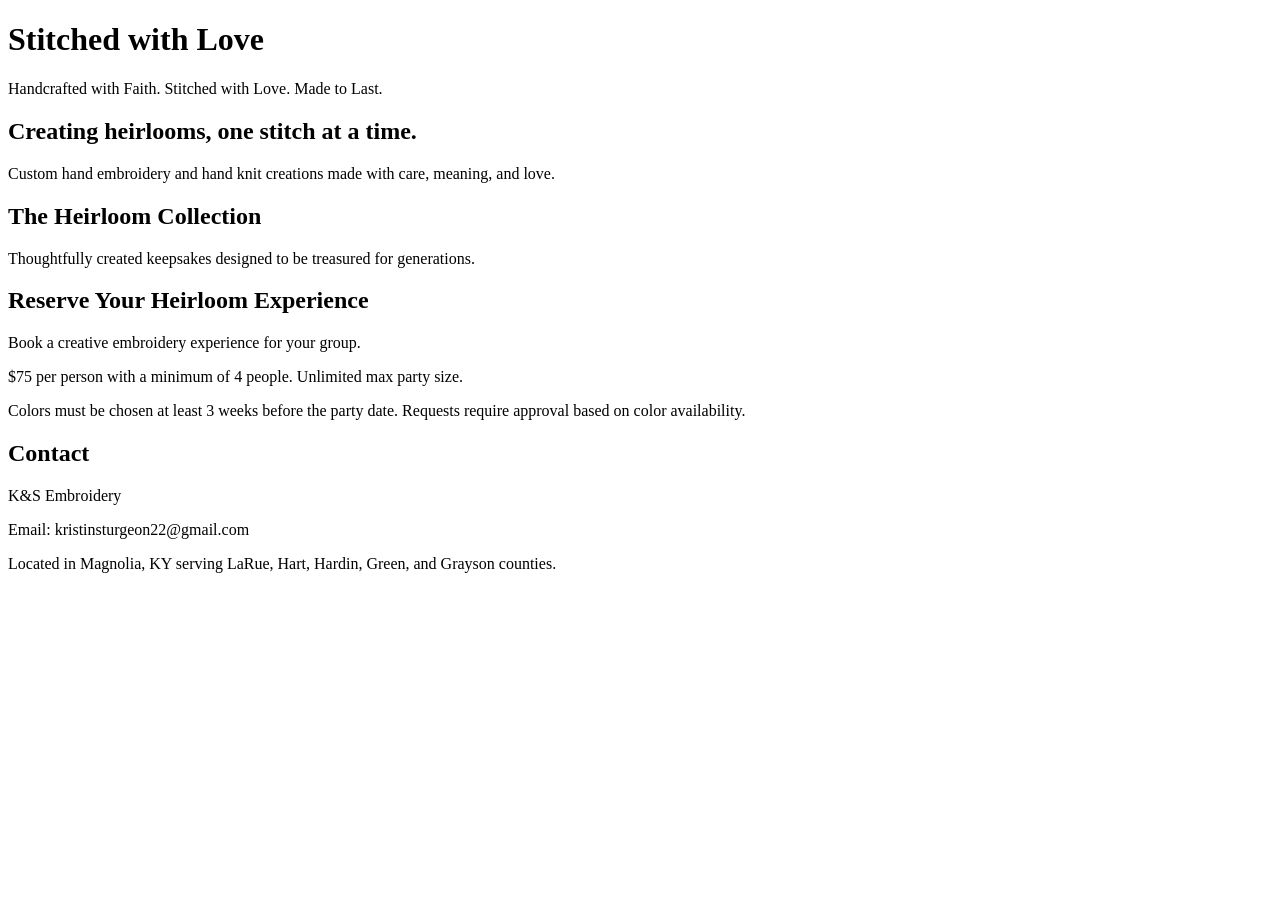
==== index.html @ 5d82d689 "Add files via upload" ====
<!DOCTYPE html>
<html lang="en">
<head>
  <meta charset="UTF-8" />
  <meta name="viewport" content="width=device-width, initial-scale=1.0" />
  <title>Stitched with Love | K&S Embroidery</title>
  <link rel="stylesheet" href="style.css" />
</head>
<body>
<header>
  <h1>Stitched with Love</h1>
  <p>Handcrafted with Faith. Stitched with Love. Made to Last.</p>
</header>

<section>
  <h2>Creating heirlooms, one stitch at a time.</h2>
  <p>Custom hand embroidery and hand knit creations made with care, meaning, and love.</p>
</section>

<section>
  <h2>The Heirloom Collection</h2>
  <p>Thoughtfully created keepsakes designed to be treasured for generations.</p>
</section>

<section>
  <h2>Reserve Your Heirloom Experience</h2>
  <p>Book a creative embroidery experience for your group.</p>
  <p>$75 per person with a minimum of 4 people. Unlimited max party size.</p>
  <p>Colors must be chosen at least 3 weeks before the party date. Requests require approval based on color availability.</p>
</section>

<section>
  <h2>Contact</h2>
  <p>K&S Embroidery</p>
  <p>Email: kristinsturgeon22@gmail.com</p>
  <p>Located in Magnolia, KY serving LaRue, Hart, Hardin, Green, and Grayson counties.</p>
</section>
</body>
</html>
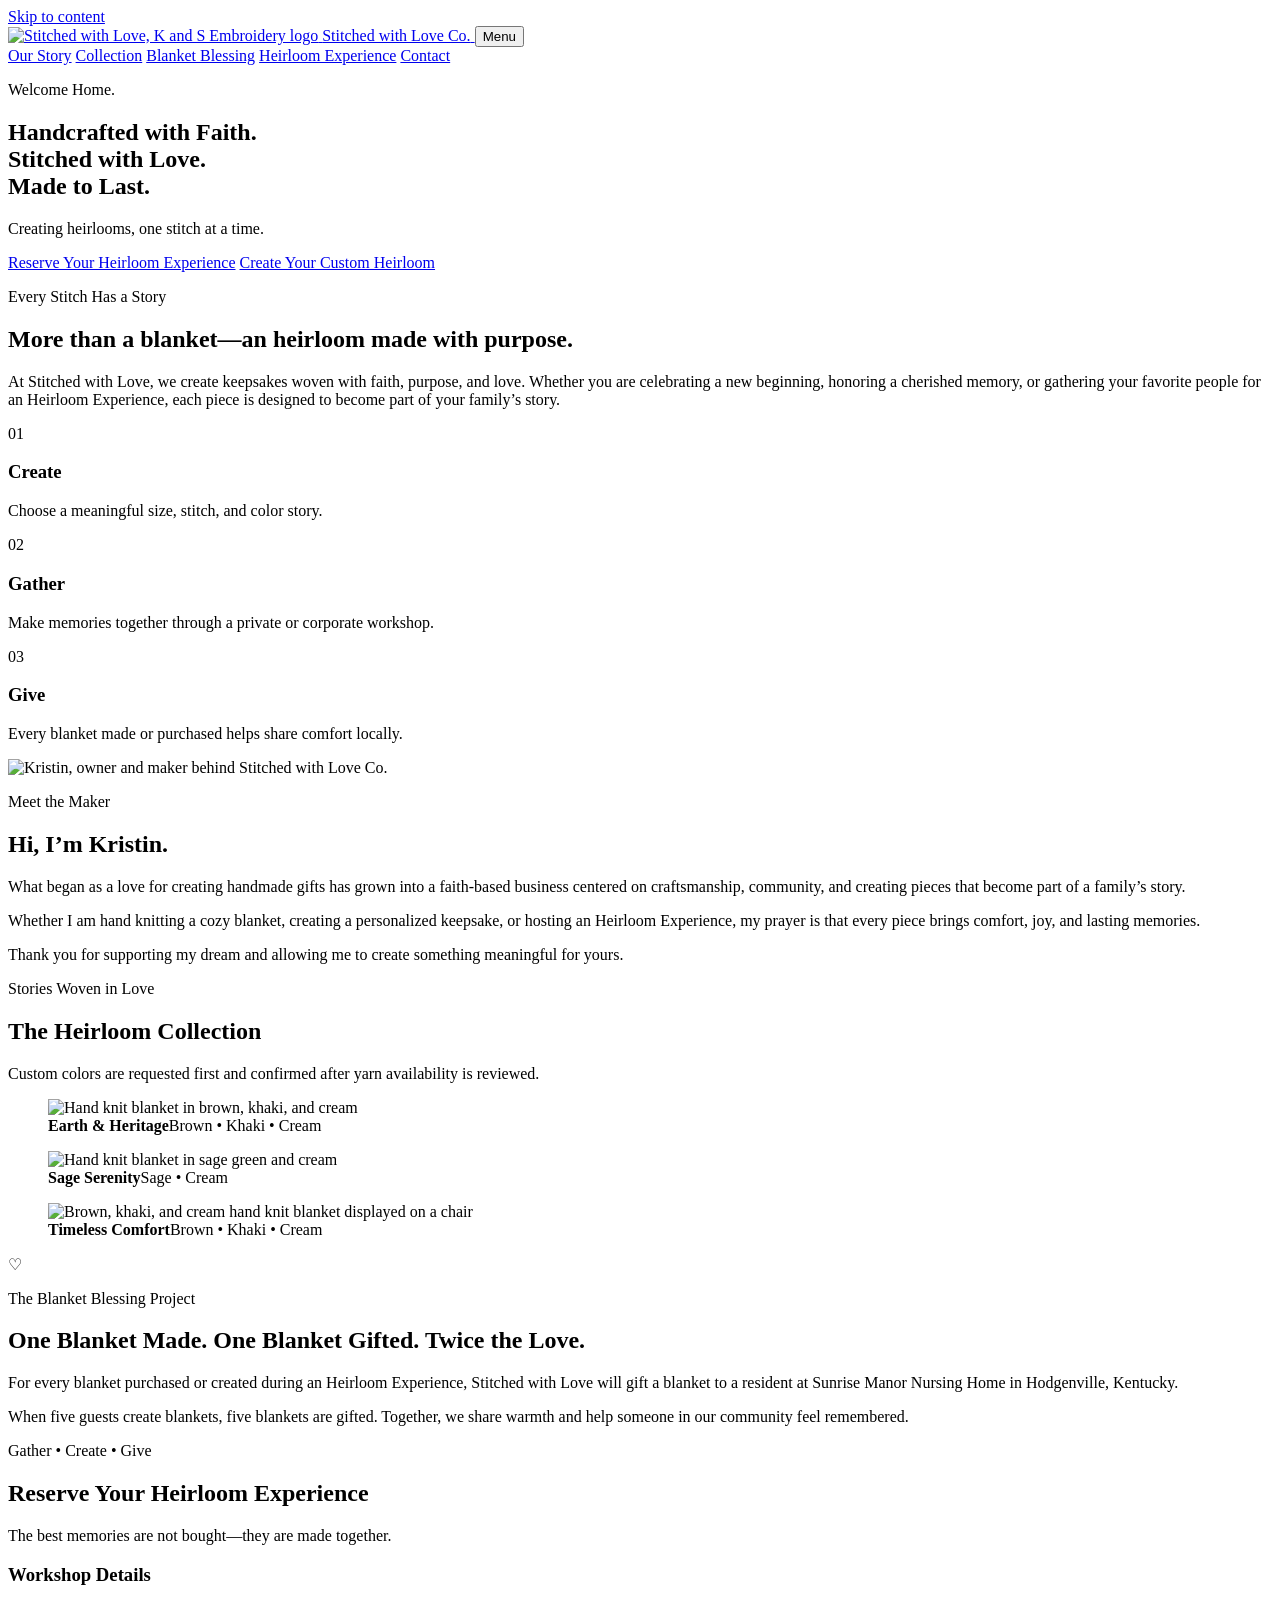
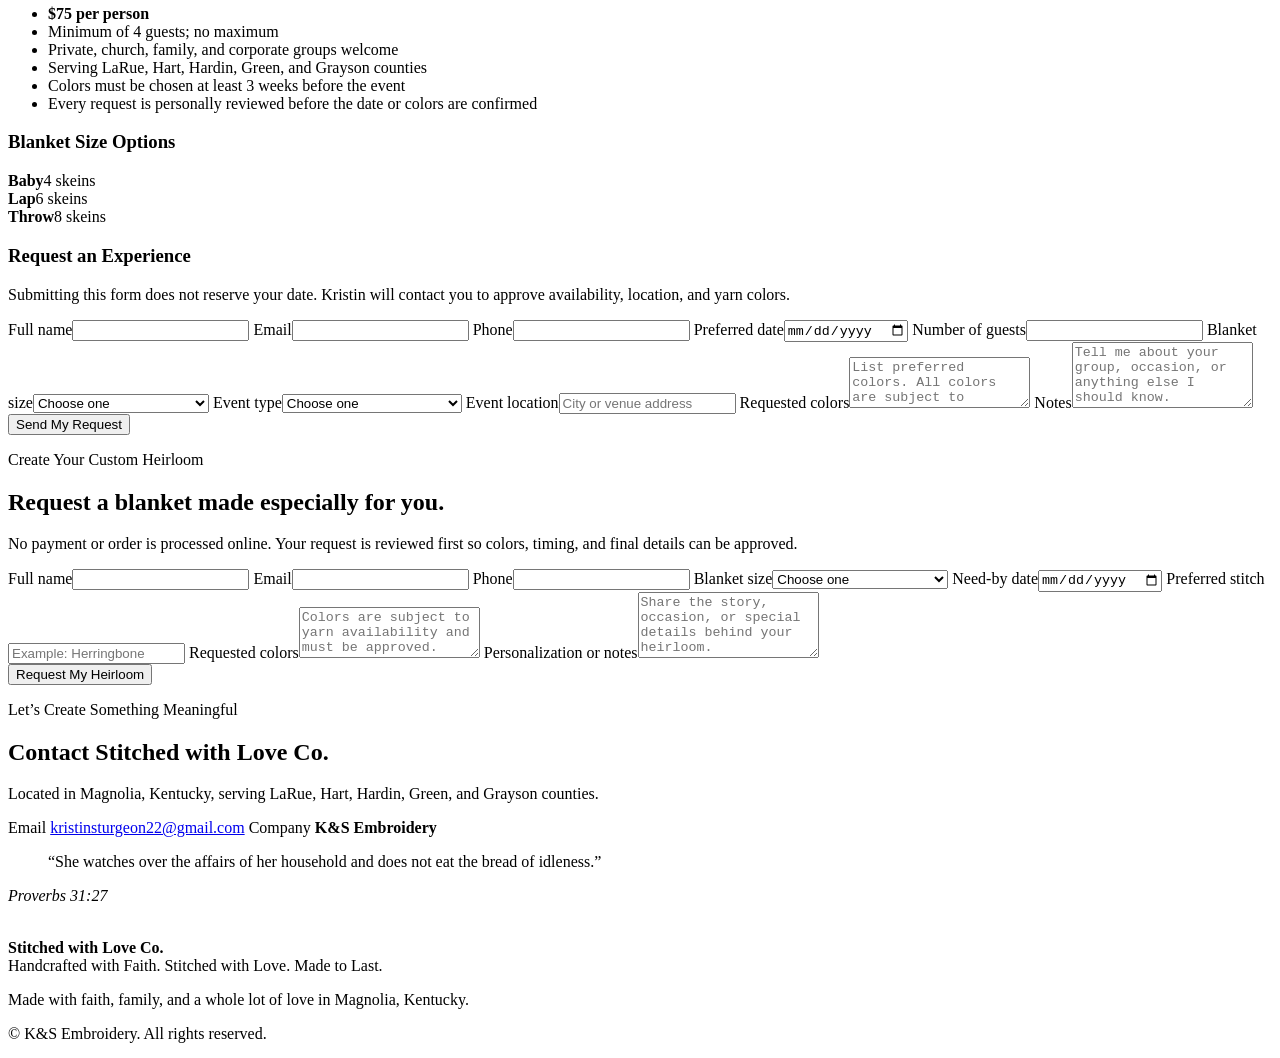
==== commit af73673f: "Add files via upload" ====
--- a/index.html
+++ b/index.html
@@ -1,39 +1,193 @@
-<!DOCTYPE html>
+<!doctype html>
 <html lang="en">
 <head>
-  <meta charset="UTF-8" />
-  <meta name="viewport" content="width=device-width, initial-scale=1.0" />
-  <title>Stitched with Love | K&S Embroidery</title>
-  <link rel="stylesheet" href="style.css" />
+  <meta charset="utf-8">
+  <meta name="viewport" content="width=device-width, initial-scale=1">
+  <meta name="description" content="Stitched with Love Co. offers handcrafted blankets, custom heirloom requests, and blanket workshops serving Magnolia, Kentucky and surrounding counties.">
+  <title>Stitched with Love Co. | Handcrafted Heirlooms</title>
+  <link rel="icon" href="assets/images/logo.png">
+  <link rel="stylesheet" href="assets/css/style.css">
 </head>
 <body>
-<header>
-  <h1>Stitched with Love</h1>
-  <p>Handcrafted with Faith. Stitched with Love. Made to Last.</p>
-</header>
+  <a class="skip-link" href="#main">Skip to content</a>
+  <header class="site-header" id="top">
+    <a class="brand" href="#top" aria-label="Stitched with Love Co. home">
+      <img src="assets/images/logo.png" alt="Stitched with Love, K and S Embroidery logo">
+      <span>Stitched with Love Co.</span>
+    </a>
+    <button class="menu-toggle" type="button" aria-expanded="false" aria-controls="site-nav">Menu</button>
+    <nav id="site-nav" class="site-nav" aria-label="Primary navigation">
+      <a href="#story">Our Story</a>
+      <a href="#collection">Collection</a>
+      <a href="#blessing">Blanket Blessing</a>
+      <a href="#experience">Heirloom Experience</a>
+      <a href="#contact">Contact</a>
+    </nav>
+  </header>
 
-<section>
-  <h2>Creating heirlooms, one stitch at a time.</h2>
-  <p>Custom hand embroidery and hand knit creations made with care, meaning, and love.</p>
-</section>
+  <main id="main">
+    <section class="hero" aria-labelledby="hero-title">
+      <div class="hero-overlay"></div>
+      <div class="hero-content reveal">
+        <p class="eyebrow">Welcome Home.</p>
+        <h1 id="hero-title">Handcrafted with Faith.<br>Stitched with Love.<br>Made to Last.</h1>
+        <p>Creating heirlooms, one stitch at a time.</p>
+        <div class="hero-actions">
+          <a class="button button-primary" href="#experience">Reserve Your Heirloom Experience</a>
+          <a class="button button-secondary" href="#custom-request">Create Your Custom Heirloom</a>
+        </div>
+      </div>
+    </section>
 
-<section>
-  <h2>The Heirloom Collection</h2>
-  <p>Thoughtfully created keepsakes designed to be treasured for generations.</p>
-</section>
+    <section class="intro section reveal" id="story">
+      <div class="section-heading">
+        <p class="eyebrow">Every Stitch Has a Story</p>
+        <h2>More than a blanket—an heirloom made with purpose.</h2>
+      </div>
+      <p class="lead">At Stitched with Love, we create keepsakes woven with faith, purpose, and love. Whether you are celebrating a new beginning, honoring a cherished memory, or gathering your favorite people for an Heirloom Experience, each piece is designed to become part of your family’s story.</p>
+      <div class="values-grid">
+        <article><span>01</span><h3>Create</h3><p>Choose a meaningful size, stitch, and color story.</p></article>
+        <article><span>02</span><h3>Gather</h3><p>Make memories together through a private or corporate workshop.</p></article>
+        <article><span>03</span><h3>Give</h3><p>Every blanket made or purchased helps share comfort locally.</p></article>
+      </div>
+    </section>
 
-<section>
-  <h2>Reserve Your Heirloom Experience</h2>
-  <p>Book a creative embroidery experience for your group.</p>
-  <p>$75 per person with a minimum of 4 people. Unlimited max party size.</p>
-  <p>Colors must be chosen at least 3 weeks before the party date. Requests require approval based on color availability.</p>
-</section>
+    <section class="maker section section-soft reveal">
+      <div class="maker-photo-wrap"><img class="maker-photo" src="assets/images/kristin.jpg" alt="Kristin, owner and maker behind Stitched with Love Co."></div>
+      <div class="maker-copy">
+        <p class="eyebrow">Meet the Maker</p>
+        <h2>Hi, I’m Kristin.</h2>
+        <p>What began as a love for creating handmade gifts has grown into a faith-based business centered on craftsmanship, community, and creating pieces that become part of a family’s story.</p>
+        <p>Whether I am hand knitting a cozy blanket, creating a personalized keepsake, or hosting an Heirloom Experience, my prayer is that every piece brings comfort, joy, and lasting memories.</p>
+        <p class="signature">Thank you for supporting my dream and allowing me to create something meaningful for yours.</p>
+      </div>
+    </section>
 
-<section>
-  <h2>Contact</h2>
-  <p>K&S Embroidery</p>
-  <p>Email: kristinsturgeon22@gmail.com</p>
-  <p>Located in Magnolia, KY serving LaRue, Hart, Hardin, Green, and Grayson counties.</p>
-</section>
+    <section class="collection section reveal" id="collection">
+      <div class="section-heading">
+        <p class="eyebrow">Stories Woven in Love</p>
+        <h2>The Heirloom Collection</h2>
+        <p>Custom colors are requested first and confirmed after yarn availability is reviewed.</p>
+      </div>
+      <div class="gallery-grid">
+        <figure class="gallery-card gallery-card-large">
+          <img src="assets/images/brown-khaki-cream.jpg" alt="Hand knit blanket in brown, khaki, and cream">
+          <figcaption><strong>Earth &amp; Heritage</strong><span>Brown • Khaki • Cream</span></figcaption>
+        </figure>
+        <figure class="gallery-card">
+          <img src="assets/images/sage-cream.jpg" alt="Hand knit blanket in sage green and cream">
+          <figcaption><strong>Sage Serenity</strong><span>Sage • Cream</span></figcaption>
+        </figure>
+        <figure class="gallery-card">
+          <img src="assets/images/brown-khaki-cream-gallery.jpg" alt="Brown, khaki, and cream hand knit blanket displayed on a chair">
+          <figcaption><strong>Timeless Comfort</strong><span>Brown • Khaki • Cream</span></figcaption>
+        </figure>
+      </div>
+    </section>
+
+    <section class="blessing section section-navy reveal" id="blessing">
+      <div class="blessing-mark">♡</div>
+      <p class="eyebrow">The Blanket Blessing Project</p>
+      <h2>One Blanket Made. One Blanket Gifted. Twice the Love.</h2>
+      <p>For every blanket purchased or created during an Heirloom Experience, Stitched with Love will gift a blanket to a resident at Sunrise Manor Nursing Home in Hodgenville, Kentucky.</p>
+      <p>When five guests create blankets, five blankets are gifted. Together, we share warmth and help someone in our community feel remembered.</p>
+    </section>
+
+    <section class="experience section reveal" id="experience">
+      <div class="section-heading">
+        <p class="eyebrow">Gather • Create • Give</p>
+        <h2>Reserve Your Heirloom Experience</h2>
+        <p>The best memories are not bought—they are made together.</p>
+      </div>
+      <div class="experience-layout">
+        <div class="details-card">
+          <h3>Workshop Details</h3>
+          <ul>
+            <li><strong>$75 per person</strong></li>
+            <li>Minimum of 4 guests; no maximum</li>
+            <li>Private, church, family, and corporate groups welcome</li>
+            <li>Serving LaRue, Hart, Hardin, Green, and Grayson counties</li>
+            <li>Colors must be chosen at least 3 weeks before the event</li>
+            <li>Every request is personally reviewed before the date or colors are confirmed</li>
+          </ul>
+          <h3>Blanket Size Options</h3>
+          <div class="size-options">
+            <div><strong>Baby</strong><span>4 skeins</span></div>
+            <div><strong>Lap</strong><span>6 skeins</span></div>
+            <div><strong>Throw</strong><span>8 skeins</span></div>
+          </div>
+        </div>
+
+        <form class="request-form" id="party-form" data-form-type="Heirloom Experience Request">
+          <h3>Request an Experience</h3>
+          <p class="form-note">Submitting this form does not reserve your date. Kristin will contact you to approve availability, location, and yarn colors.</p>
+          <div class="form-grid">
+            <label>Full name<input name="name" required autocomplete="name"></label>
+            <label>Email<input name="email" type="email" required autocomplete="email"></label>
+            <label>Phone<input name="phone" type="tel" required autocomplete="tel"></label>
+            <label>Preferred date<input name="preferred_date" type="date" required></label>
+            <label>Number of guests<input name="guests" type="number" min="4" required></label>
+            <label>Blanket size<select name="blanket_size" required><option value="">Choose one</option><option>Baby blanket — 4 skeins</option><option>Lap blanket — 6 skeins</option><option>Throw blanket — 8 skeins</option></select></label>
+            <label class="full">Event type<select name="event_type" required><option value="">Choose one</option><option>Friends or family gathering</option><option>Church group</option><option>Corporate team building</option><option>Birthday or celebration</option><option>Other</option></select></label>
+            <label class="full">Event location<input name="location" placeholder="City or venue address" required></label>
+            <label class="full">Requested colors<textarea name="colors" rows="3" placeholder="List preferred colors. All colors are subject to availability."></textarea></label>
+            <label class="full">Notes<textarea name="notes" rows="4" placeholder="Tell me about your group, occasion, or anything else I should know."></textarea></label>
+          </div>
+          <button class="button button-primary" type="submit">Send My Request</button>
+          <p class="form-status" role="status" aria-live="polite"></p>
+        </form>
+      </div>
+    </section>
+
+    <section class="custom section section-soft reveal" id="custom-request">
+      <div class="section-heading">
+        <p class="eyebrow">Create Your Custom Heirloom</p>
+        <h2>Request a blanket made especially for you.</h2>
+        <p>No payment or order is processed online. Your request is reviewed first so colors, timing, and final details can be approved.</p>
+      </div>
+      <form class="request-form request-form-wide" id="blanket-form" data-form-type="Custom Blanket Request">
+        <div class="form-grid">
+          <label>Full name<input name="name" required autocomplete="name"></label>
+          <label>Email<input name="email" type="email" required autocomplete="email"></label>
+          <label>Phone<input name="phone" type="tel" required autocomplete="tel"></label>
+          <label>Blanket size<select name="blanket_size" required><option value="">Choose one</option><option>Baby blanket — 4 skeins</option><option>Lap blanket — 6 skeins</option><option>Throw blanket — 8 skeins</option></select></label>
+          <label>Need-by date<input name="need_by" type="date"></label>
+          <label>Preferred stitch<input name="stitch" placeholder="Example: Herringbone"></label>
+          <label class="full">Requested colors<textarea name="colors" rows="3" required placeholder="Colors are subject to yarn availability and must be approved."></textarea></label>
+          <label class="full">Personalization or notes<textarea name="notes" rows="4" placeholder="Share the story, occasion, or special details behind your heirloom."></textarea></label>
+        </div>
+        <button class="button button-primary" type="submit">Request My Heirloom</button>
+        <p class="form-status" role="status" aria-live="polite"></p>
+      </form>
+    </section>
+
+    <section class="contact section reveal" id="contact">
+      <div>
+        <p class="eyebrow">Let’s Create Something Meaningful</p>
+        <h2>Contact Stitched with Love Co.</h2>
+        <p>Located in Magnolia, Kentucky, serving LaRue, Hart, Hardin, Green, and Grayson counties.</p>
+      </div>
+      <div class="contact-card">
+        <span>Email</span>
+        <a href="mailto:kristinsturgeon22@gmail.com">kristinsturgeon22@gmail.com</a>
+        <span>Company</span>
+        <strong>K&amp;S Embroidery</strong>
+      </div>
+    </section>
+
+    <section class="verse section section-blush reveal">
+      <blockquote>“She watches over the affairs of her household and does not eat the bread of idleness.”</blockquote>
+      <cite>Proverbs 31:27</cite>
+    </section>
+  </main>
+
+  <footer class="site-footer">
+    <img src="assets/images/logo.png" alt="" aria-hidden="true">
+    <p><strong>Stitched with Love Co.</strong><br>Handcrafted with Faith. Stitched with Love. Made to Last.</p>
+    <p>Made with faith, family, and a whole lot of love in Magnolia, Kentucky.</p>
+    <p class="copyright">© <span id="year"></span> K&amp;S Embroidery. All rights reserved.</p>
+  </footer>
+
+  <script src="assets/js/script.js"></script>
 </body>
 </html>
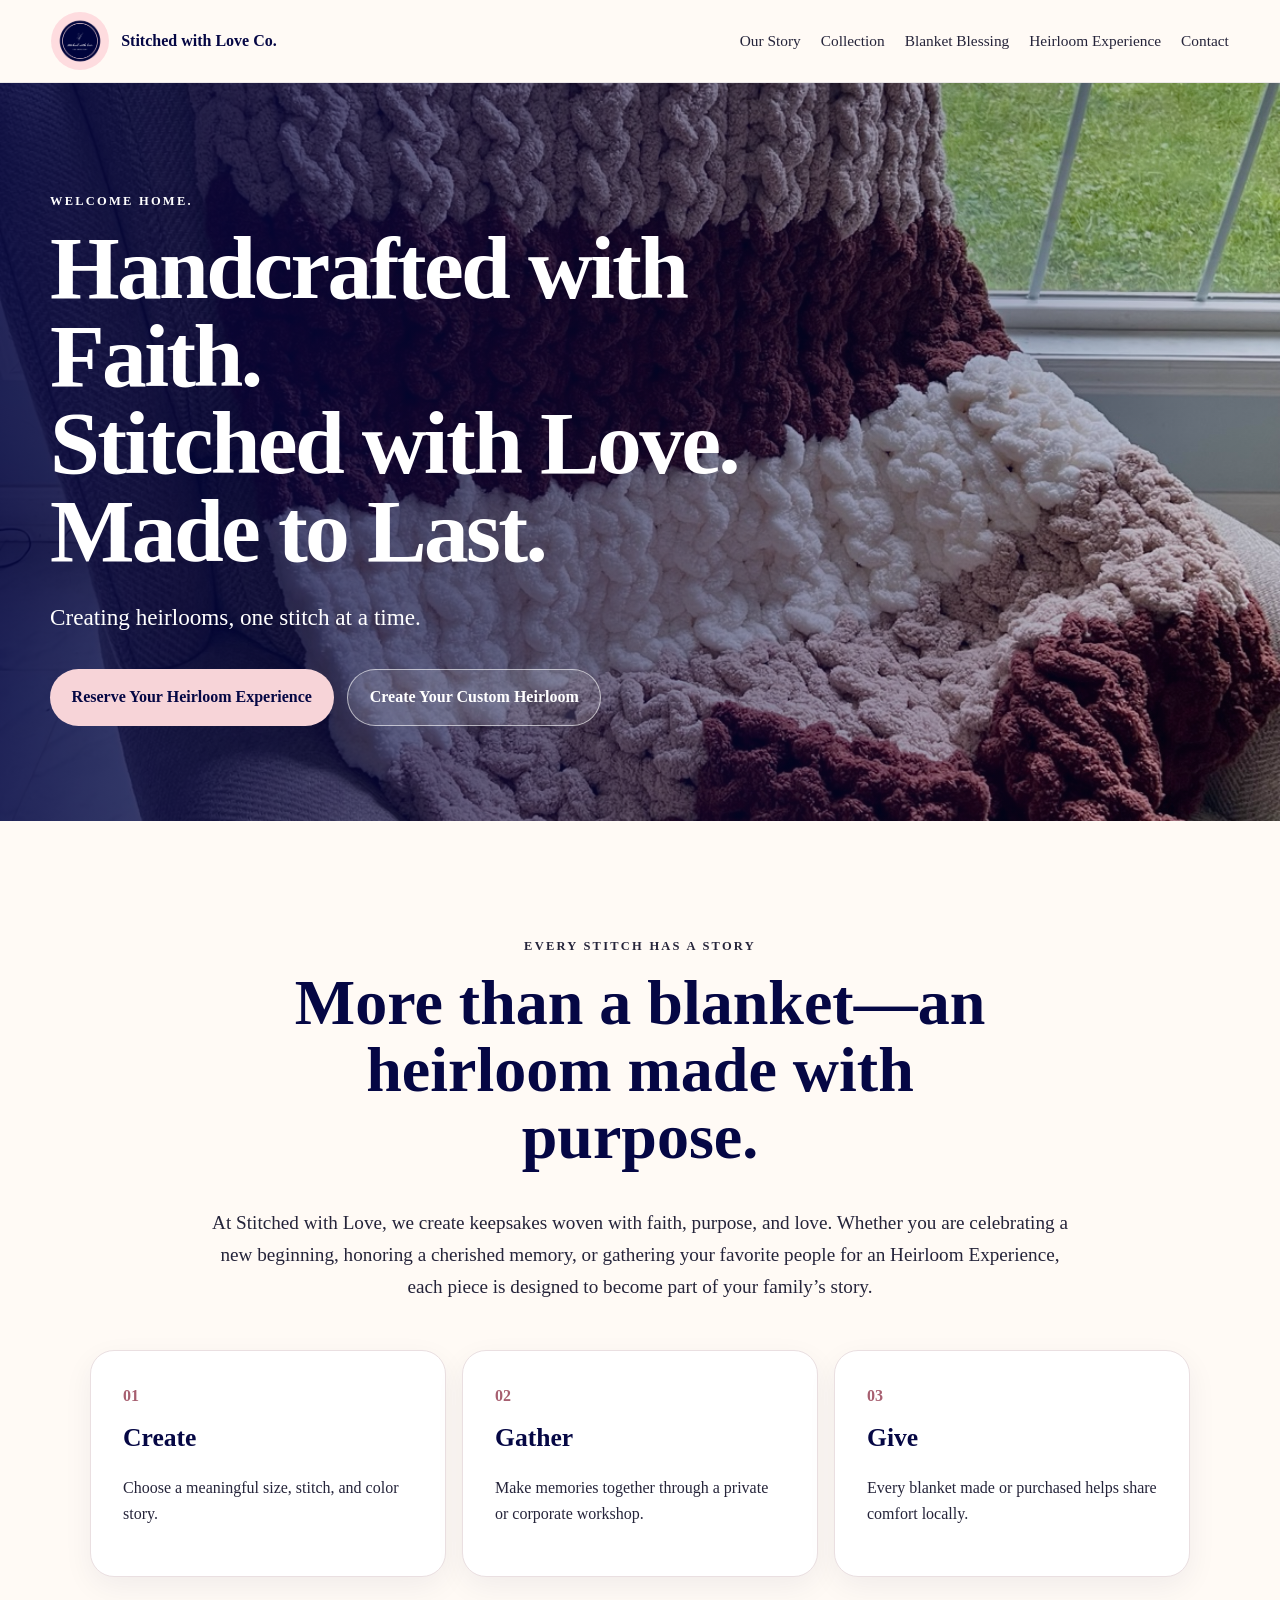
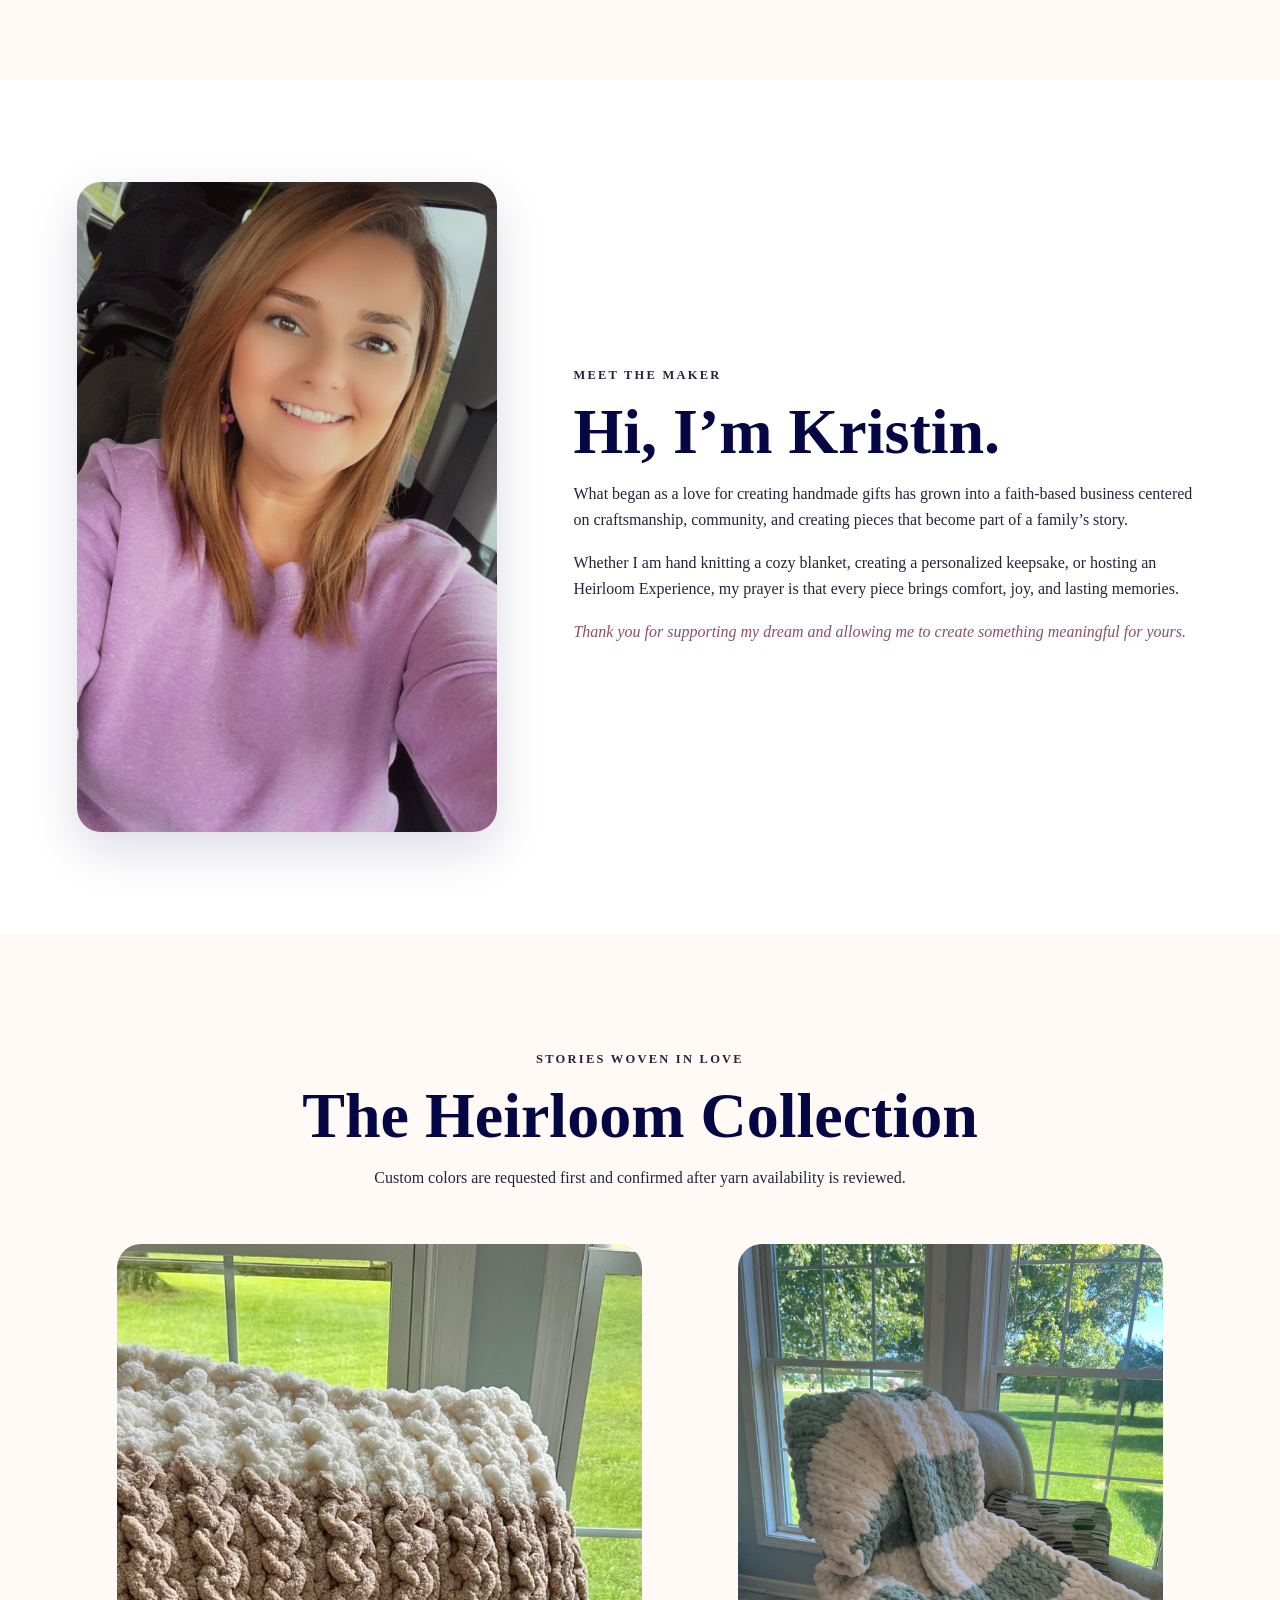
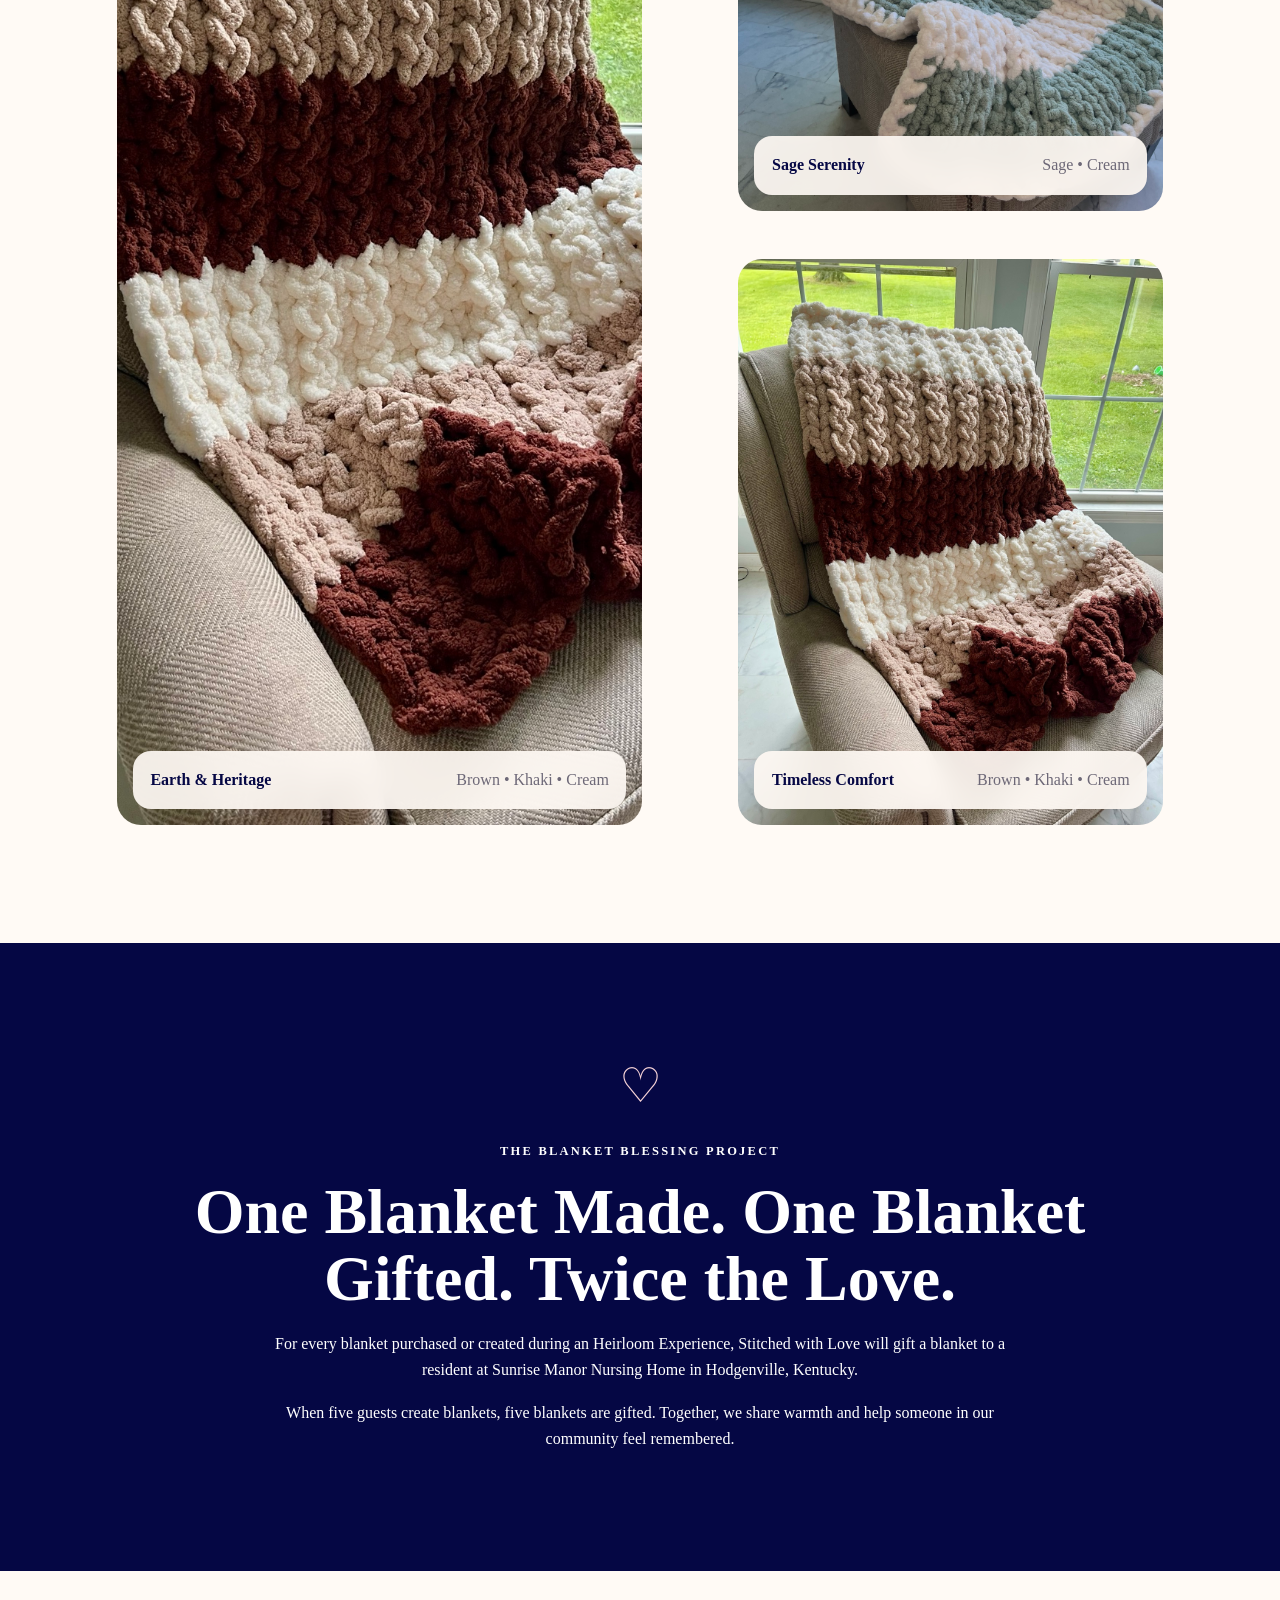
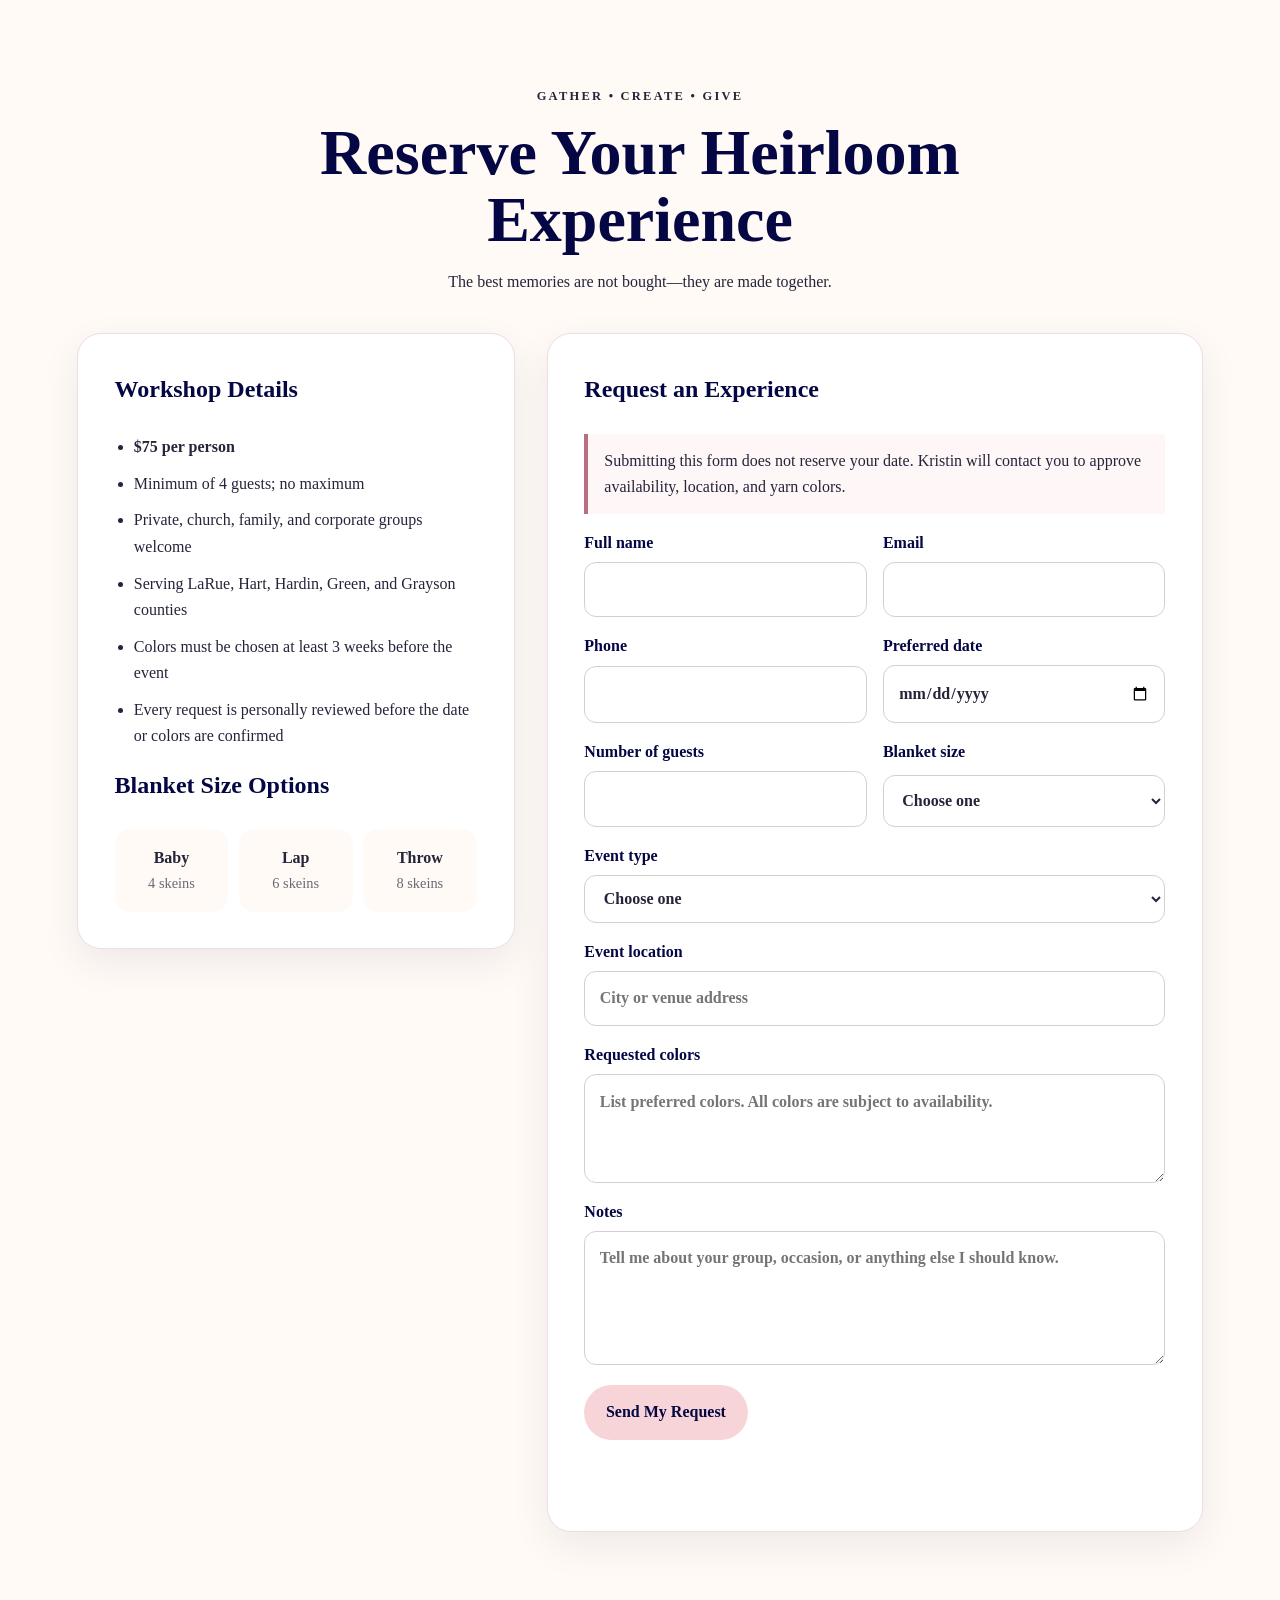
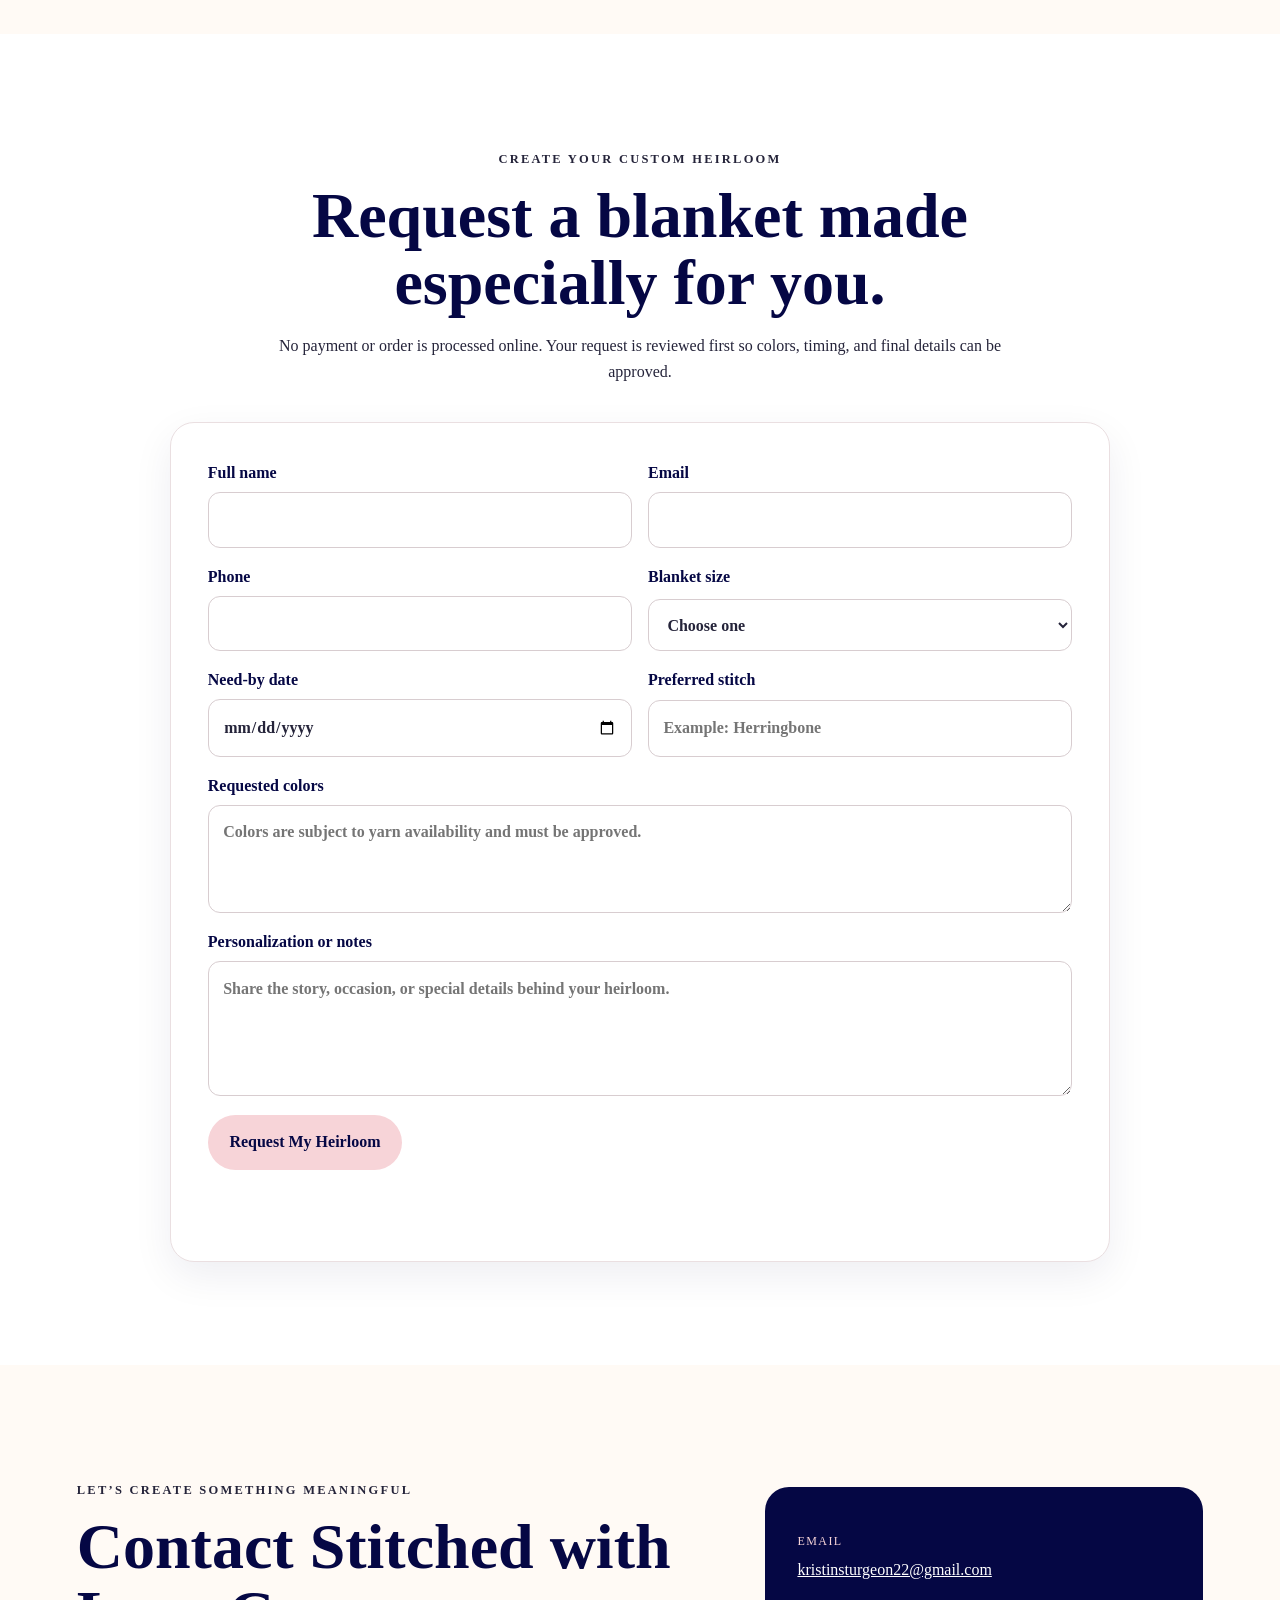
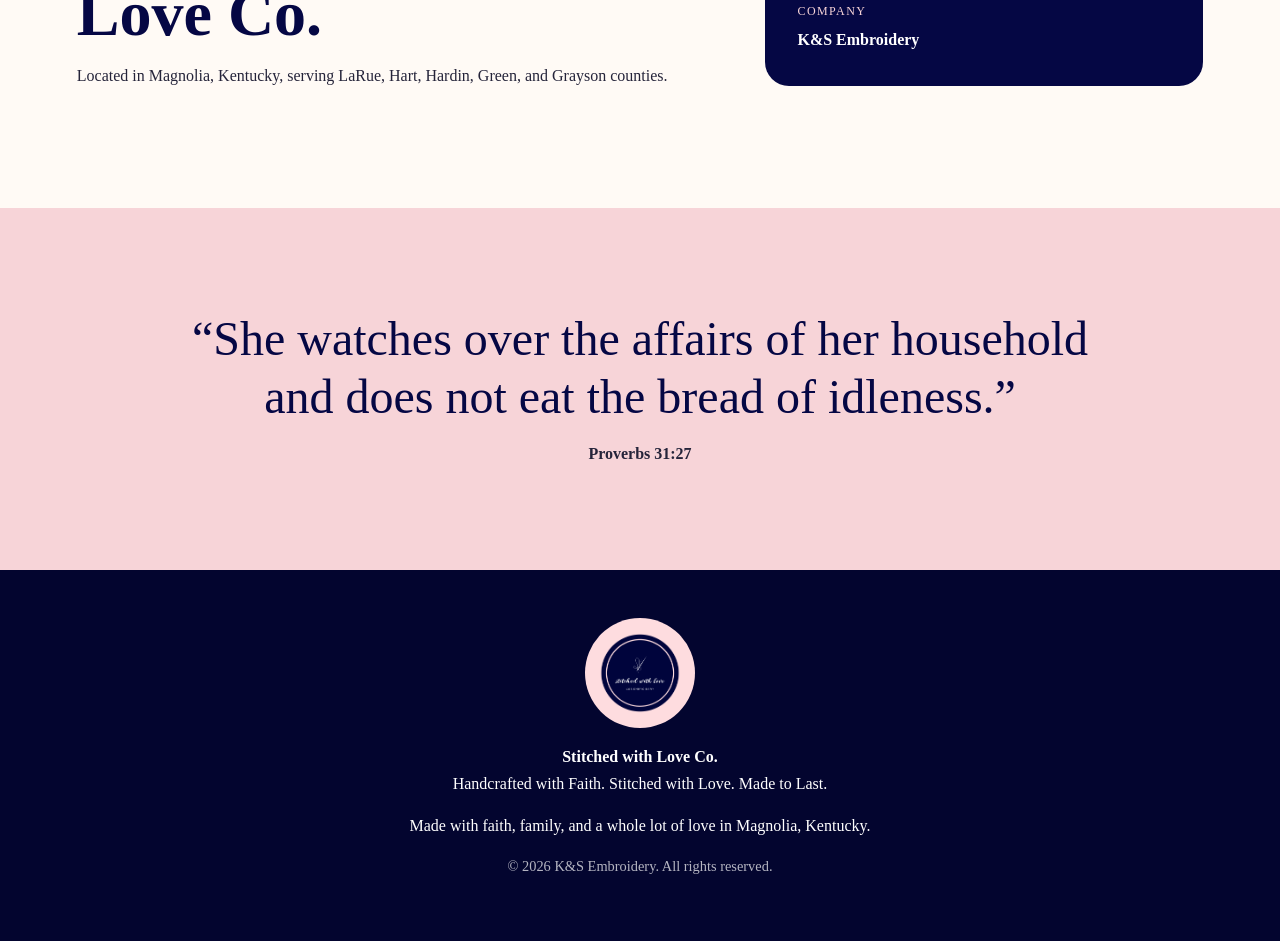
==== commit 2e754dbf: "Add files via upload" ====
--- a/index.html
+++ b/index.html
@@ -5,14 +5,14 @@
   <meta name="viewport" content="width=device-width, initial-scale=1">
   <meta name="description" content="Stitched with Love Co. offers handcrafted blankets, custom heirloom requests, and blanket workshops serving Magnolia, Kentucky and surrounding counties.">
   <title>Stitched with Love Co. | Handcrafted Heirlooms</title>
-  <link rel="icon" href="assets/images/logo.png">
-  <link rel="stylesheet" href="assets/css/style.css">
+  <link rel="icon" href="logo.png">
+  <link rel="stylesheet" href="style.css">
 </head>
 <body>
   <a class="skip-link" href="#main">Skip to content</a>
   <header class="site-header" id="top">
     <a class="brand" href="#top" aria-label="Stitched with Love Co. home">
-      <img src="assets/images/logo.png" alt="Stitched with Love, K and S Embroidery logo">
+      <img src="logo.png" alt="Stitched with Love, K and S Embroidery logo">
       <span>Stitched with Love Co.</span>
     </a>
     <button class="menu-toggle" type="button" aria-expanded="false" aria-controls="site-nav">Menu</button>
@@ -53,7 +53,7 @@
     </section>
 
     <section class="maker section section-soft reveal">
-      <div class="maker-photo-wrap"><img class="maker-photo" src="assets/images/kristin.jpg" alt="Kristin, owner and maker behind Stitched with Love Co."></div>
+      <div class="maker-photo-wrap"><img class="maker-photo" src="kristin.jpg" alt="Kristin, owner and maker behind Stitched with Love Co."></div>
       <div class="maker-copy">
         <p class="eyebrow">Meet the Maker</p>
         <h2>Hi, I’m Kristin.</h2>
@@ -71,15 +71,15 @@
       </div>
       <div class="gallery-grid">
         <figure class="gallery-card gallery-card-large">
-          <img src="assets/images/brown-khaki-cream.jpg" alt="Hand knit blanket in brown, khaki, and cream">
+          <img src="brown-khaki-cream.jpg" alt="Hand knit blanket in brown, khaki, and cream">
           <figcaption><strong>Earth &amp; Heritage</strong><span>Brown • Khaki • Cream</span></figcaption>
         </figure>
         <figure class="gallery-card">
-          <img src="assets/images/sage-cream.jpg" alt="Hand knit blanket in sage green and cream">
+          <img src="sage-cream.jpg" alt="Hand knit blanket in sage green and cream">
           <figcaption><strong>Sage Serenity</strong><span>Sage • Cream</span></figcaption>
         </figure>
         <figure class="gallery-card">
-          <img src="assets/images/brown-khaki-cream-gallery.jpg" alt="Brown, khaki, and cream hand knit blanket displayed on a chair">
+          <img src="brown-khaki-cream-gallery.jpg" alt="Brown, khaki, and cream hand knit blanket displayed on a chair">
           <figcaption><strong>Timeless Comfort</strong><span>Brown • Khaki • Cream</span></figcaption>
         </figure>
       </div>
@@ -182,12 +182,12 @@
   </main>
 
   <footer class="site-footer">
-    <img src="assets/images/logo.png" alt="" aria-hidden="true">
+    <img src="logo.png" alt="" aria-hidden="true">
     <p><strong>Stitched with Love Co.</strong><br>Handcrafted with Faith. Stitched with Love. Made to Last.</p>
     <p>Made with faith, family, and a whole lot of love in Magnolia, Kentucky.</p>
     <p class="copyright">© <span id="year"></span> K&amp;S Embroidery. All rights reserved.</p>
   </footer>
 
-  <script src="assets/js/script.js"></script>
+  <script src="script.js"></script>
 </body>
 </html>
--- a/style.css
+++ b/style.css
@@ -0,0 +1,5 @@
+:root{--navy:#050744;--navy2:#11155d;--blush:#f7d4d8;--cream:#fffaf5;--white:#fff;--ink:#25243a;--muted:#6d6877;--line:#eadfe1;--shadow:0 18px 50px rgba(5,7,68,.14);--radius:24px}
+*{box-sizing:border-box}html{scroll-behavior:smooth}body{margin:0;font-family:Georgia,'Times New Roman',serif;color:var(--ink);background:var(--cream);line-height:1.65}img{max-width:100%;display:block}a{color:inherit}.skip-link{position:absolute;left:-9999px;top:auto}.skip-link:focus{left:1rem;top:1rem;background:#fff;padding:.6rem 1rem;z-index:999}.site-header{position:sticky;top:0;z-index:30;display:flex;align-items:center;justify-content:space-between;padding:.75rem clamp(1rem,4vw,4rem);background:rgba(255,250,245,.94);backdrop-filter:blur(12px);border-bottom:1px solid rgba(5,7,68,.08)}.brand{display:flex;align-items:center;gap:.75rem;text-decoration:none;font-weight:700;color:var(--navy)}.brand img{width:58px;height:58px;border-radius:50%;object-fit:cover}.site-nav{display:flex;gap:1.25rem}.site-nav a{text-decoration:none;font-size:.96rem}.site-nav a:hover{color:#9a5968}.menu-toggle{display:none;border:1px solid var(--navy);background:transparent;border-radius:999px;padding:.55rem .9rem;color:var(--navy)}.hero{min-height:82vh;position:relative;display:grid;place-items:center;padding:5rem 1.25rem;background:url('brown-khaki-cream.jpg') center/cover no-repeat}.hero-overlay{position:absolute;inset:0;background:linear-gradient(90deg,rgba(5,7,68,.86),rgba(5,7,68,.48) 55%,rgba(5,7,68,.18))}.hero-content{position:relative;width:min(1180px,100%);color:#fff}.hero h1{font-size:clamp(2.6rem,7vw,6.4rem);line-height:.98;max-width:850px;margin:.4rem 0 1.2rem;letter-spacing:-.03em}.hero p:not(.eyebrow){font-size:clamp(1.1rem,2vw,1.45rem)}.eyebrow{text-transform:uppercase;letter-spacing:.18em;font-size:.78rem;font-weight:700}.hero-actions{display:flex;flex-wrap:wrap;gap:.85rem;margin-top:2rem}.button{display:inline-flex;justify-content:center;align-items:center;text-decoration:none;border:0;border-radius:999px;padding:.9rem 1.35rem;font:inherit;font-weight:700;cursor:pointer;transition:.2s transform,.2s box-shadow}.button:hover{transform:translateY(-2px);box-shadow:0 10px 24px rgba(5,7,68,.16)}.button-primary{background:var(--blush);color:var(--navy)}.button-secondary{background:rgba(255,255,255,.12);color:#fff;border:1px solid rgba(255,255,255,.6)}.section{padding:clamp(4rem,8vw,7rem) clamp(1.25rem,6vw,6rem)}.section-heading{max-width:760px;margin:0 auto 2.3rem;text-align:center}.section-heading h2,.maker h2,.contact h2{font-size:clamp(2rem,5vw,4rem);line-height:1.05;margin:.35rem 0 1rem;color:var(--navy)}.lead{max-width:860px;margin:0 auto 3rem;text-align:center;font-size:1.2rem}.values-grid{display:grid;grid-template-columns:repeat(3,1fr);gap:1rem;max-width:1100px;margin:auto}.values-grid article{padding:2rem;background:#fff;border:1px solid var(--line);border-radius:var(--radius);box-shadow:0 10px 30px rgba(5,7,68,.06)}.values-grid span{color:#a75f70;font-weight:700}.values-grid h3{color:var(--navy);font-size:1.6rem;margin:.45rem 0}.section-soft{background:#fff}.maker{display:grid;grid-template-columns:minmax(280px,.8fr) 1.2fr;gap:clamp(2rem,6vw,6rem);align-items:center}.maker-photo{width:100%;max-height:650px;object-fit:cover;object-position:center 28%;border-radius:var(--radius);box-shadow:var(--shadow)}.maker-copy{max-width:690px}.signature{font-style:italic;color:#8b5261}.gallery-grid{display:grid;grid-template-columns:1.2fr 1fr;gap:1rem;max-width:1180px;margin:auto}.gallery-card{position:relative;overflow:hidden;border-radius:var(--radius);min-height:330px;background:#ddd}.gallery-card-large{grid-row:span 2;min-height:680px}.gallery-card img{width:100%;height:100%;object-fit:cover;transition:transform .5s ease}.gallery-card:hover img{transform:scale(1.025)}.gallery-card figcaption{position:absolute;left:1rem;right:1rem;bottom:1rem;padding:1rem 1.1rem;border-radius:18px;background:rgba(255,250,245,.92);backdrop-filter:blur(10px);display:flex;justify-content:space-between;gap:1rem}.gallery-card figcaption strong{color:var(--navy)}.gallery-card figcaption span{color:var(--muted)}.section-navy{background:var(--navy);color:#fff;text-align:center}.section-navy h2{font-size:clamp(2.2rem,5vw,4.5rem);line-height:1.05;margin:.4rem auto 1.2rem;max-width:900px}.section-navy>p{max-width:780px;margin:1rem auto}.blessing-mark{font-size:3rem;color:var(--blush)}.experience-layout{display:grid;grid-template-columns:.8fr 1.2fr;gap:2rem;max-width:1180px;margin:auto;align-items:start}.details-card,.request-form{background:#fff;border:1px solid var(--line);border-radius:var(--radius);padding:clamp(1.35rem,3vw,2.3rem);box-shadow:0 14px 40px rgba(5,7,68,.07)}.details-card h3,.request-form h3{color:var(--navy);font-size:1.5rem;margin-top:0}.details-card ul{padding-left:1.2rem}.details-card li{margin:.65rem 0}.size-options{display:grid;grid-template-columns:repeat(3,1fr);gap:.65rem}.size-options div{background:var(--cream);border-radius:16px;padding:1rem;text-align:center}.size-options span{display:block;color:var(--muted);font-size:.9rem}.form-note{background:#fff6f7;border-left:4px solid #b96f80;padding:.85rem 1rem}.form-grid{display:grid;grid-template-columns:repeat(2,1fr);gap:1rem}.form-grid label{display:grid;gap:.35rem;font-weight:700;color:var(--navy)}.form-grid .full{grid-column:1/-1}input,select,textarea{width:100%;padding:.85rem .9rem;border:1px solid #d8cdd0;border-radius:12px;background:#fff;font:inherit;color:var(--ink)}input:focus,select:focus,textarea:focus{outline:3px solid rgba(247,212,216,.85);border-color:#a75f70}.request-form .button{margin-top:1.2rem}.request-form-wide{max-width:940px;margin:auto}.form-status{min-height:1.4rem;font-weight:700;color:#6b3f4a}.contact{display:grid;grid-template-columns:1.2fr .8fr;gap:2rem;align-items:center}.contact-card{background:var(--navy);color:#fff;padding:2rem;border-radius:var(--radius);display:grid;gap:.35rem}.contact-card span{color:var(--blush);text-transform:uppercase;letter-spacing:.12em;font-size:.75rem;margin-top:.8rem}.contact-card a{overflow-wrap:anywhere}.section-blush{background:var(--blush);text-align:center}.verse blockquote{font-size:clamp(1.5rem,4vw,3rem);max-width:900px;margin:0 auto 1rem;color:var(--navy);line-height:1.2}.verse cite{font-style:normal;font-weight:700}.site-footer{background:#03052f;color:#fff;text-align:center;padding:3rem 1.25rem}.site-footer img{width:110px;height:110px;object-fit:cover;border-radius:50%;margin:0 auto 1rem}.copyright{opacity:.7;font-size:.9rem}.reveal{opacity:0;transform:translateY(20px);transition:opacity .65s ease,transform .65s ease}.reveal.visible{opacity:1;transform:none}
+@media(max-width:850px){.menu-toggle{display:block}.site-nav{position:absolute;top:100%;left:0;right:0;display:none;flex-direction:column;background:var(--cream);padding:1rem 1.25rem 1.5rem;border-bottom:1px solid var(--line)}.site-nav.open{display:flex}.brand span{display:none}.values-grid,.maker,.experience-layout,.contact{grid-template-columns:1fr}.gallery-grid{grid-template-columns:1fr}.gallery-card-large{grid-row:auto;min-height:480px}.gallery-card{min-height:420px}.form-grid{grid-template-columns:1fr}.form-grid .full{grid-column:auto}.hero{min-height:76vh;background-position:56% center}.hero-overlay{background:rgba(5,7,68,.64)}.size-options{grid-template-columns:1fr 1fr 1fr}}
+@media(max-width:520px){.hero-actions{flex-direction:column}.button{width:100%}.gallery-card figcaption{display:block}.gallery-card figcaption span{display:block}.size-options{grid-template-columns:1fr}.section{padding-left:1rem;padding-right:1rem}}
+@media(prefers-reduced-motion:reduce){html{scroll-behavior:auto}.reveal{opacity:1;transform:none;transition:none}.gallery-card img,.button{transition:none}}
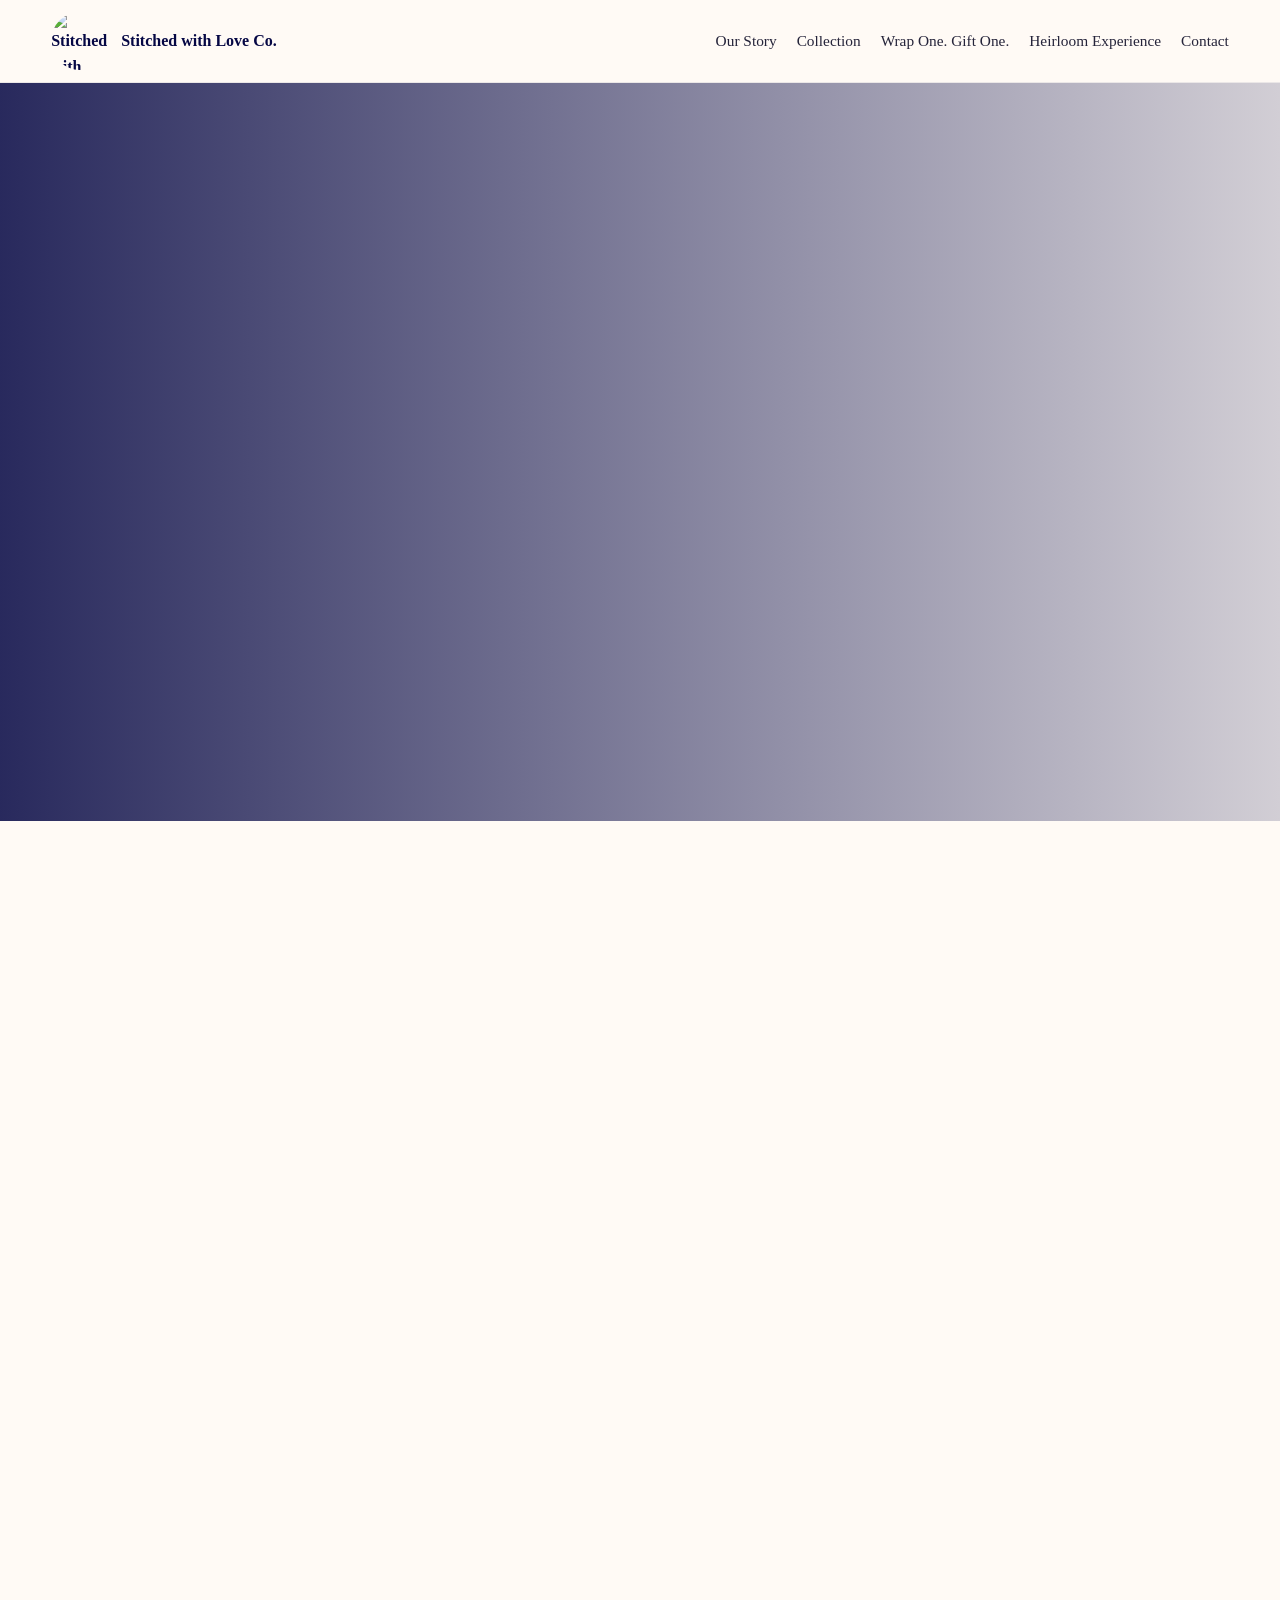
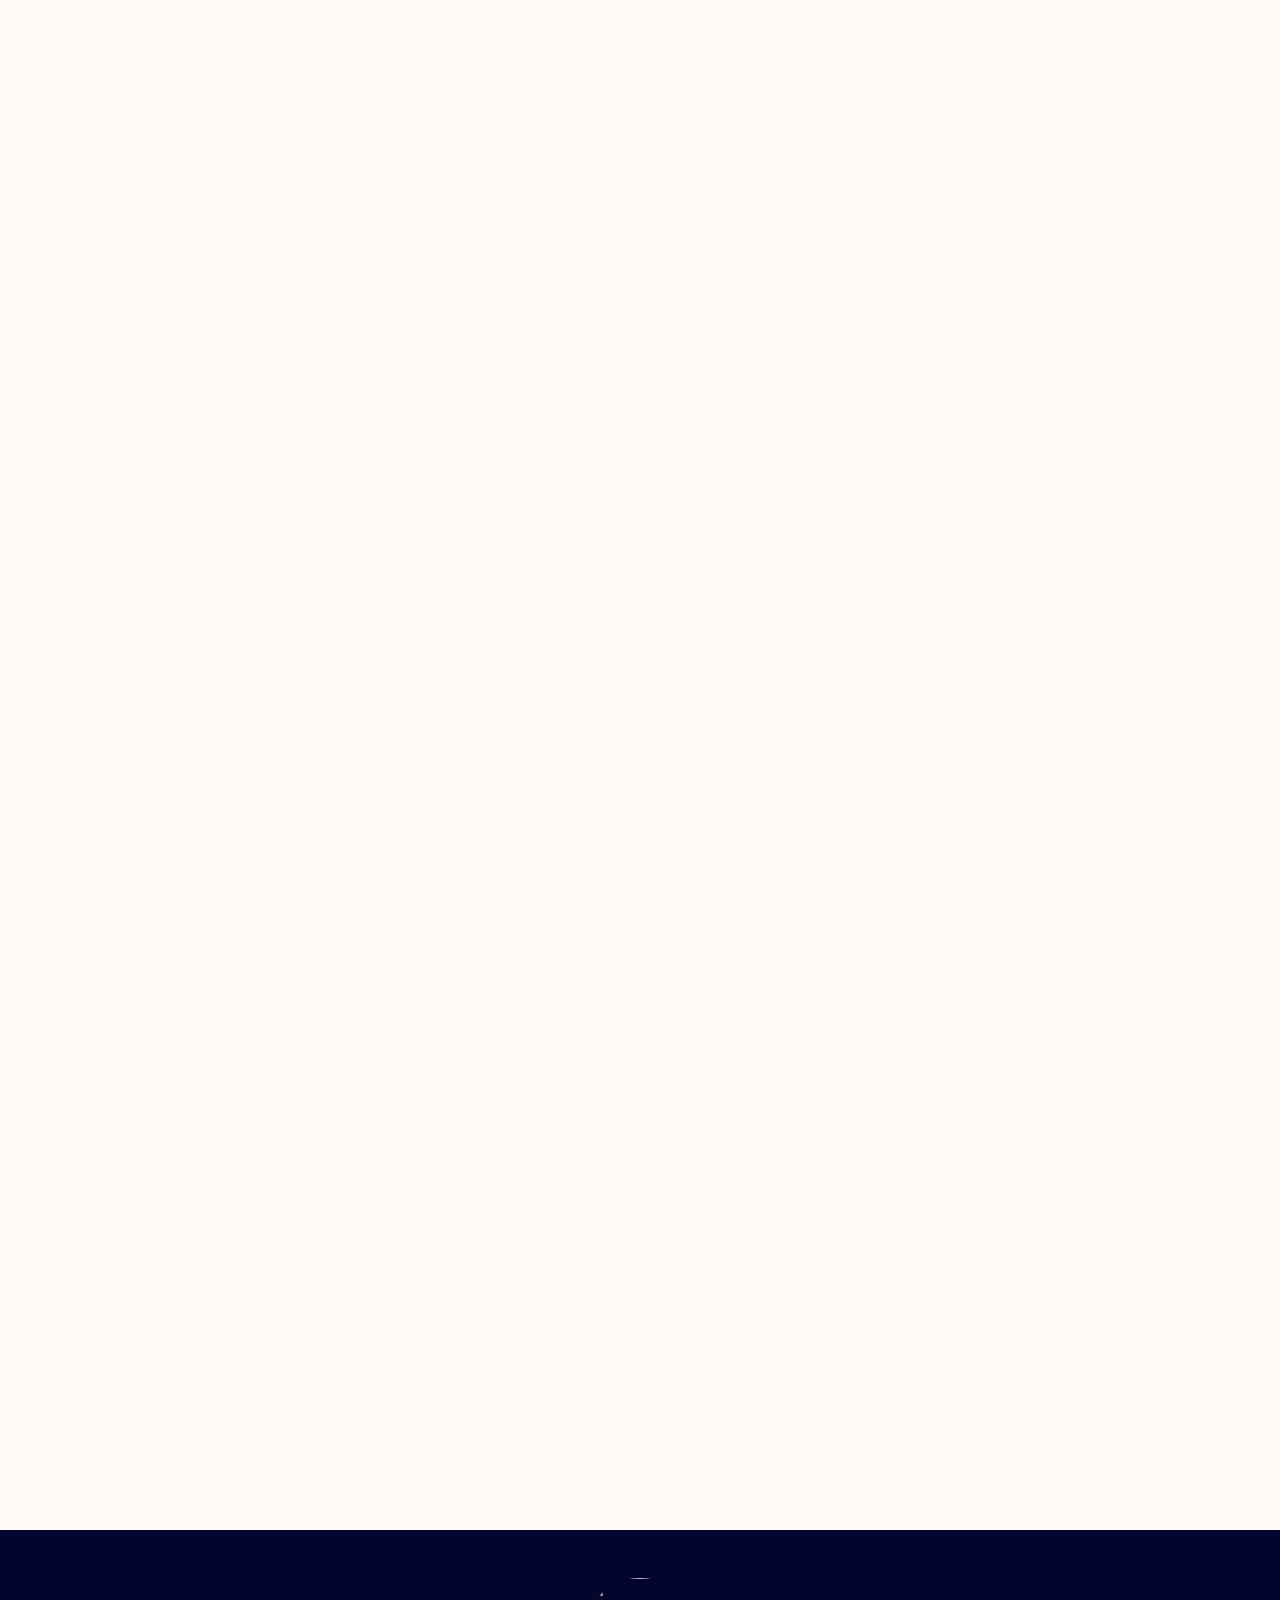
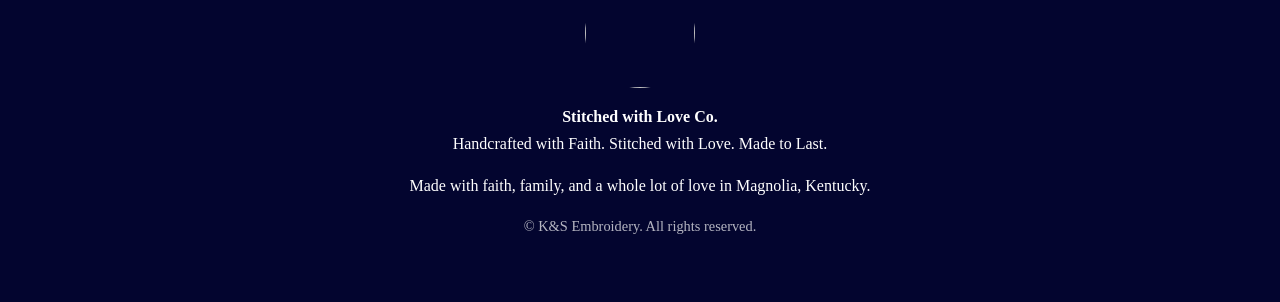
==== commit 73ed9ed4: "Add files via upload" ====
--- a/index.html
+++ b/index.html
@@ -19,7 +19,7 @@
     <nav id="site-nav" class="site-nav" aria-label="Primary navigation">
       <a href="#story">Our Story</a>
       <a href="#collection">Collection</a>
-      <a href="#blessing">Blanket Blessing</a>
+      <a href="donations.html">Wrap One. Gift One.</a>
       <a href="#experience">Heirloom Experience</a>
       <a href="#contact">Contact</a>
     </nav>
@@ -69,11 +69,7 @@
         <h2>The Heirloom Collection</h2>
         <p>Custom colors are requested first and confirmed after yarn availability is reviewed.</p>
       </div>
-      <div class="gallery-grid">
-        <figure class="gallery-card gallery-card-large">
-          <img src="brown-khaki-cream.jpg" alt="Hand knit blanket in brown, khaki, and cream">
-          <figcaption><strong>Earth &amp; Heritage</strong><span>Brown • Khaki • Cream</span></figcaption>
-        </figure>
+      <div class="gallery-grid gallery-grid-two">
         <figure class="gallery-card">
           <img src="sage-cream.jpg" alt="Hand knit blanket in sage green and cream">
           <figcaption><strong>Sage Serenity</strong><span>Sage • Cream</span></figcaption>
@@ -87,10 +83,11 @@
 
     <section class="blessing section section-navy reveal" id="blessing">
       <div class="blessing-mark">♡</div>
-      <p class="eyebrow">The Blanket Blessing Project</p>
-      <h2>One Blanket Made. One Blanket Gifted. Twice the Love.</h2>
-      <p>For every blanket purchased or created during an Heirloom Experience, Stitched with Love will gift a blanket to a resident at Sunrise Manor Nursing Home in Hodgenville, Kentucky.</p>
-      <p>When five guests create blankets, five blankets are gifted. Together, we share warmth and help someone in our community feel remembered.</p>
+      <p class="eyebrow">Wrap One. Gift One.</p>
+      <h2>Creating heirlooms while sharing warmth with our community.</h2>
+      <p>For every workshop booked, Stitched with Love will gift one handmade blanket to a resident at Sunrise Manor Nursing Home in Hodgenville, Kentucky.</p>
+      <p>For every blanket purchased, the customer automatically sponsors one donated blanket. Customers may name a Sunrise Manor resident they know, or allow the nursing home to choose the recipient.</p>
+      <a class="button button-primary" href="donations.html">Learn About the Mission</a>
     </section>
 
     <section class="experience section reveal" id="experience">
@@ -108,7 +105,7 @@
             <li>Private, church, family, and corporate groups welcome</li>
             <li>Serving LaRue, Hart, Hardin, Green, and Grayson counties</li>
             <li>Colors must be chosen at least 3 weeks before the event</li>
-            <li>Every request is personally reviewed before the date or colors are confirmed</li>
+            <li>Every request is personally reviewed before the date or colors are confirmed</li><li>Every workshop booked gifts one blanket to Sunrise Manor</li>
           </ul>
           <h3>Blanket Size Options</h3>
           <div class="size-options">
@@ -154,6 +151,8 @@
           <label>Need-by date<input name="need_by" type="date"></label>
           <label>Preferred stitch<input name="stitch" placeholder="Example: Herringbone"></label>
           <label class="full">Requested colors<textarea name="colors" rows="3" required placeholder="Colors are subject to yarn availability and must be approved."></textarea></label>
+          <label class="full">Sponsored blanket recipient<select name="donation_recipient" required><option value="">Choose one</option><option>Allow Sunrise Manor to choose the recipient</option><option>I know a resident and want to name them</option></select></label>
+          <label class="full">Resident name (optional)<input name="resident_name" placeholder="Enter the resident's full name only if you selected that option"></label>
           <label class="full">Personalization or notes<textarea name="notes" rows="4" placeholder="Share the story, occasion, or special details behind your heirloom."></textarea></label>
         </div>
         <button class="button button-primary" type="submit">Request My Heirloom</button>
--- a/style.css
+++ b/style.css
@@ -3,3 +3,5 @@
 @media(max-width:850px){.menu-toggle{display:block}.site-nav{position:absolute;top:100%;left:0;right:0;display:none;flex-direction:column;background:var(--cream);padding:1rem 1.25rem 1.5rem;border-bottom:1px solid var(--line)}.site-nav.open{display:flex}.brand span{display:none}.values-grid,.maker,.experience-layout,.contact{grid-template-columns:1fr}.gallery-grid{grid-template-columns:1fr}.gallery-card-large{grid-row:auto;min-height:480px}.gallery-card{min-height:420px}.form-grid{grid-template-columns:1fr}.form-grid .full{grid-column:auto}.hero{min-height:76vh;background-position:56% center}.hero-overlay{background:rgba(5,7,68,.64)}.size-options{grid-template-columns:1fr 1fr 1fr}}
 @media(max-width:520px){.hero-actions{flex-direction:column}.button{width:100%}.gallery-card figcaption{display:block}.gallery-card figcaption span{display:block}.size-options{grid-template-columns:1fr}.section{padding-left:1rem;padding-right:1rem}}
 @media(prefers-reduced-motion:reduce){html{scroll-behavior:auto}.reveal{opacity:1;transform:none;transition:none}.gallery-card img,.button{transition:none}}
+.gallery-grid-two{grid-template-columns:repeat(2,minmax(0,1fr))}.gallery-grid-two .gallery-card{min-height:560px}.page-hero{padding:6rem 1.25rem;background:linear-gradient(rgba(5,7,68,.78),rgba(5,7,68,.78)),url('sage-cream.jpg') center/cover;color:#fff;text-align:center}.page-hero h1{font-size:clamp(2.6rem,7vw,5.5rem);line-height:1;margin:.5rem auto 1rem}.mission-grid{display:grid;grid-template-columns:repeat(2,1fr);gap:1.25rem;max-width:1000px;margin:2rem auto}.mission-card{background:#fff;border:1px solid var(--line);border-radius:var(--radius);padding:2rem;box-shadow:0 12px 32px rgba(5,7,68,.08)}.steps{display:grid;grid-template-columns:repeat(3,1fr);gap:1rem;max-width:1100px;margin:auto}.steps article{background:#fff;border-radius:var(--radius);padding:1.7rem;border:1px solid var(--line)}.steps strong{display:block;color:var(--navy);font-size:1.25rem;margin-bottom:.5rem}.back-home{margin-top:1.5rem}
+@media(max-width:850px){.gallery-grid-two,.mission-grid,.steps{grid-template-columns:1fr}.gallery-grid-two .gallery-card{min-height:440px}}
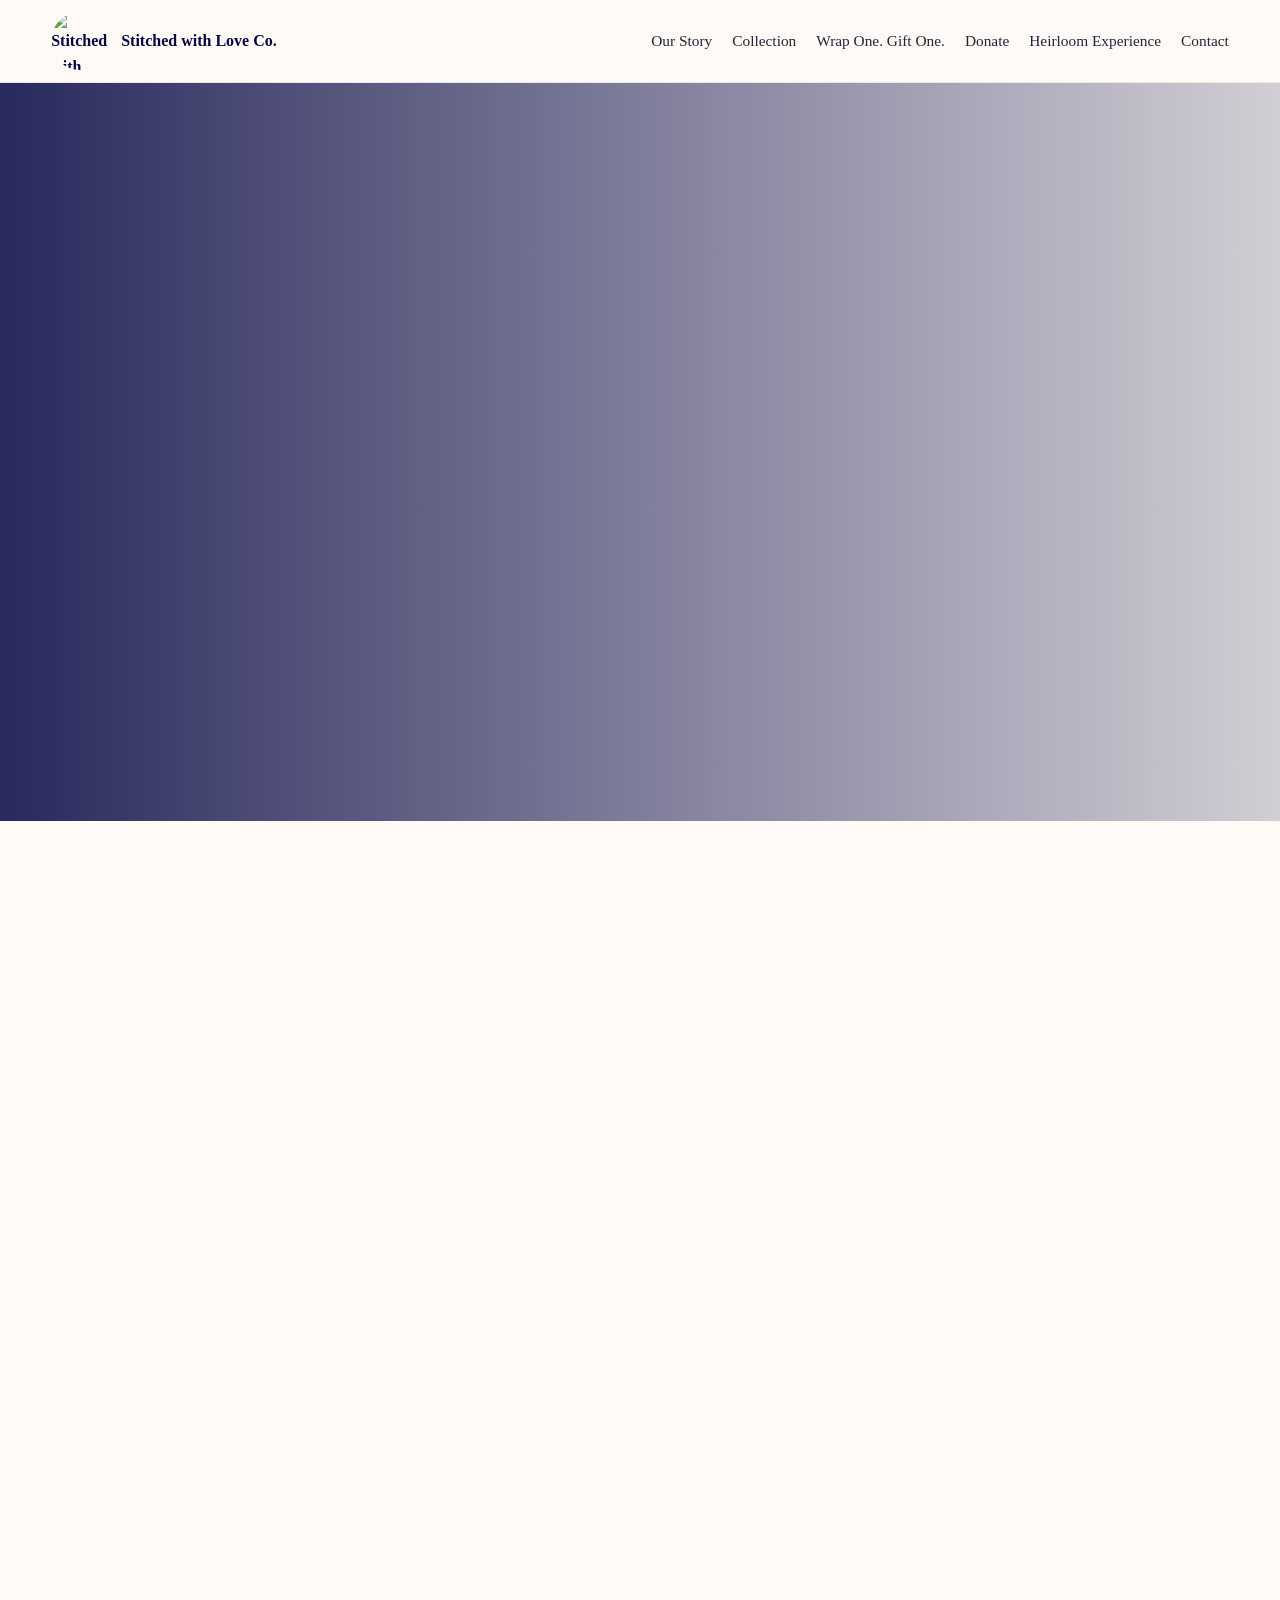
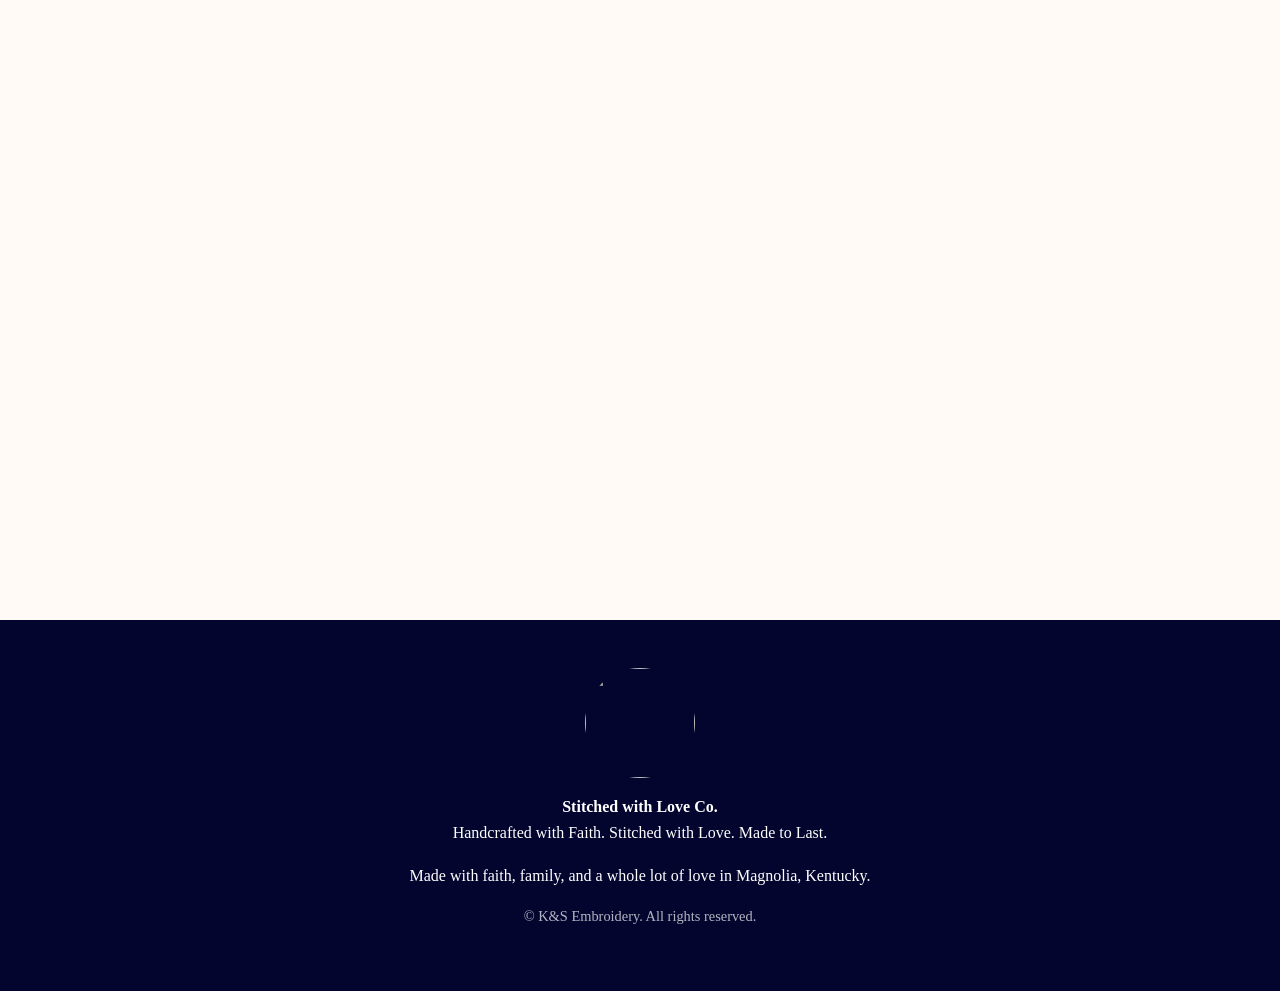
==== commit 5d54020e: "Add files via upload" ====
--- a/index.html
+++ b/index.html
@@ -20,6 +20,7 @@
       <a href="#story">Our Story</a>
       <a href="#collection">Collection</a>
       <a href="donations.html">Wrap One. Gift One.</a>
+      <a href="#support">Donate</a>
       <a href="#experience">Heirloom Experience</a>
       <a href="#contact">Contact</a>
     </nav>
@@ -69,24 +70,39 @@
         <h2>The Heirloom Collection</h2>
         <p>Custom colors are requested first and confirmed after yarn availability is reviewed.</p>
       </div>
-      <div class="gallery-grid gallery-grid-two">
-        <figure class="gallery-card">
-          <img src="sage-cream.jpg" alt="Hand knit blanket in sage green and cream">
-          <figcaption><strong>Sage Serenity</strong><span>Sage • Cream</span></figcaption>
-        </figure>
-        <figure class="gallery-card">
-          <img src="brown-khaki-cream-gallery.jpg" alt="Brown, khaki, and cream hand knit blanket displayed on a chair">
-          <figcaption><strong>Timeless Comfort</strong><span>Brown • Khaki • Cream</span></figcaption>
-        </figure>
-      </div>
+      <div class="gallery-grid gallery-grid-many">
+        <figure class="gallery-card"><img src="sage-cream.jpg" alt="Hand knit blanket in sage green and cream"><figcaption><strong>Sage Serenity</strong><span>Sage • Cream</span></figcaption></figure>
+        <figure class="gallery-card"><img src="brown-khaki-cream-gallery.jpg" alt="Brown, khaki, and cream hand knit blanket displayed on a chair"><figcaption><strong>Timeless Comfort</strong><span>Brown • Khaki • Cream</span></figcaption></figure>
+        <figure class="gallery-card"><img src="gallery-green-pink-cream.jpg" alt="Green, blush pink, and cream chunky hand knit blanket"><figcaption><strong>Garden Grace</strong><span>Green • Blush • Cream</span></figcaption></figure>
+        <figure class="gallery-card"><img src="gallery-pink-purple-blue.jpg" alt="Pink, purple, and blue chunky hand knit blanket"><figcaption><strong>Joyful Color</strong><span>Pink • Purple • Blue</span></figcaption></figure>
+        <figure class="gallery-card"><img src="gallery-sage-pink-cream.jpg" alt="Sage, blush, and cream striped hand knit blanket"><figcaption><strong>Softly Stitched</strong><span>Sage • Blush • Cream</span></figcaption></figure>
+        <figure class="gallery-card"><img src="gallery-gift-wrapped.jpg" alt="Hand knit blanket wrapped with a large bow"><figcaption><strong>Gift Ready</strong><span>Handmade • Wrapped with Love</span></figcaption></figure>
+        <figure class="gallery-card"><img src="gallery-two-gifts.jpg" alt="Two hand knit blankets wrapped with large bows"><figcaption><strong>Made to Give</strong><span>Custom Colors • Gift Ready</span></figcaption></figure>
+        <figure class="gallery-card"><img src="gallery-sponsored-blankets.jpg" alt="Sponsored handmade blankets prepared for donation"><figcaption><strong>Blankets with Purpose</strong><span>Sponsored for Sunrise Manor</span></figcaption></figure>
+        <figure class="gallery-card"><img src="gallery-sunrise-delivery.jpg" alt="Delivering handmade blankets to Sunrise Manor Nursing Home"><figcaption><strong>Community in Action</strong><span>Sunrise Manor Delivery</span></figcaption></figure>
+      </div>
+    </section>
+
+    <section class="pricing section section-soft reveal" id="pricing">
+      <div class="section-heading">
+        <p class="eyebrow">Blanket Pricing</p>
+        <h2>Choose the size that fits your story.</h2>
+        <p>Each blanket is hand knit with soft chunky chenille yarn. Custom colors are available upon request and subject to yarn availability.</p>
+      </div>
+      <div class="pricing-grid">
+        <article class="price-card"><span>Baby Blanket</span><strong>$30</strong><p>A cozy size for little ones, keepsakes, and gifting.</p></article>
+        <article class="price-card"><span>Lap Blanket</span><strong>$45</strong><p>Perfect for a chair, wheelchair, reading nook, or everyday comfort.</p></article>
+        <article class="price-card"><span>Full Throw</span><strong>$65</strong><p>A generous throw made for curling up on the couch.</p></article>
+      </div>
+      <p class="pricing-note">Orders totaling <strong>$60 or more</strong> sponsor a handmade blanket for a resident at Sunrise Manor Nursing Home.</p>
     </section>
 
     <section class="blessing section section-navy reveal" id="blessing">
       <div class="blessing-mark">♡</div>
       <p class="eyebrow">Wrap One. Gift One.</p>
       <h2>Creating heirlooms while sharing warmth with our community.</h2>
-      <p>For every workshop booked, Stitched with Love will gift one handmade blanket to a resident at Sunrise Manor Nursing Home in Hodgenville, Kentucky.</p>
-      <p>For every blanket purchased, the customer automatically sponsors one donated blanket. Customers may name a Sunrise Manor resident they know, or allow the nursing home to choose the recipient.</p>
+      <p>Every purchase totaling $60 or more sponsors one handmade blanket for a resident at Sunrise Manor Nursing Home in Hodgenville, Kentucky.</p>
+      <p>Customers may name a Sunrise Manor resident they know, or allow the nursing home to choose the recipient. Together, each qualifying purchase helps share comfort and love within our community.</p>
       <a class="button button-primary" href="donations.html">Learn About the Mission</a>
     </section>
 
@@ -105,7 +121,7 @@
             <li>Private, church, family, and corporate groups welcome</li>
             <li>Serving LaRue, Hart, Hardin, Green, and Grayson counties</li>
             <li>Colors must be chosen at least 3 weeks before the event</li>
-            <li>Every request is personally reviewed before the date or colors are confirmed</li><li>Every workshop booked gifts one blanket to Sunrise Manor</li>
+            <li>Every request is personally reviewed before the date or colors are confirmed</li><li>Purchases totaling $60 or more sponsor one blanket for Sunrise Manor</li>
           </ul>
           <h3>Blanket Size Options</h3>
           <div class="size-options">
@@ -160,6 +176,27 @@
       </form>
     </section>
 
+    <section class="support section section-blush reveal" id="support">
+      <div class="support-layout">
+        <div class="support-copy">
+          <p class="eyebrow">Support Our Blanket Mission</p>
+          <h2>Help us keep sharing warmth.</h2>
+          <p>Every purchase totaling $60 or more sponsors a handmade blanket for a resident at Sunrise Manor Nursing Home. Donations of any amount help purchase yarn and supplies so we can continue giving even more blankets to local residents.</p>
+          <p><strong>100% of donations go toward our blanket donation program.</strong></p>
+          <div class="impact-row">
+            <div><strong>2</strong><span>Blankets Donated</span></div>
+            <div><strong>Sunrise Manor</strong><span>Community Partner</span></div>
+          </div>
+          <a class="button button-navy" href="https://venmo.com/u/StitchedWithLoveCo" target="_blank" rel="noopener">Donate with Venmo</a>
+          <p class="venmo-handle">Venmo: <strong>@StitchedWithLoveCo</strong></p>
+        </div>
+        <div class="venmo-card">
+          <img src="venmo-stitchedwithloveco.jpg" alt="Venmo QR code for Stitched with Love Co., username at StitchedWithLoveCo">
+          <p>Scan with your phone camera or open Venmo and search <strong>@StitchedWithLoveCo</strong>.</p>
+        </div>
+      </div>
+    </section>
+
     <section class="contact section reveal" id="contact">
       <div>
         <p class="eyebrow">Let’s Create Something Meaningful</p>
--- a/style.css
+++ b/style.css
@@ -5,3 +5,7 @@
 @media(prefers-reduced-motion:reduce){html{scroll-behavior:auto}.reveal{opacity:1;transform:none;transition:none}.gallery-card img,.button{transition:none}}
 .gallery-grid-two{grid-template-columns:repeat(2,minmax(0,1fr))}.gallery-grid-two .gallery-card{min-height:560px}.page-hero{padding:6rem 1.25rem;background:linear-gradient(rgba(5,7,68,.78),rgba(5,7,68,.78)),url('sage-cream.jpg') center/cover;color:#fff;text-align:center}.page-hero h1{font-size:clamp(2.6rem,7vw,5.5rem);line-height:1;margin:.5rem auto 1rem}.mission-grid{display:grid;grid-template-columns:repeat(2,1fr);gap:1.25rem;max-width:1000px;margin:2rem auto}.mission-card{background:#fff;border:1px solid var(--line);border-radius:var(--radius);padding:2rem;box-shadow:0 12px 32px rgba(5,7,68,.08)}.steps{display:grid;grid-template-columns:repeat(3,1fr);gap:1rem;max-width:1100px;margin:auto}.steps article{background:#fff;border-radius:var(--radius);padding:1.7rem;border:1px solid var(--line)}.steps strong{display:block;color:var(--navy);font-size:1.25rem;margin-bottom:.5rem}.back-home{margin-top:1.5rem}
 @media(max-width:850px){.gallery-grid-two,.mission-grid,.steps{grid-template-columns:1fr}.gallery-grid-two .gallery-card{min-height:440px}}
+
+.gallery-grid-many{grid-template-columns:repeat(3,minmax(0,1fr))}.gallery-grid-many .gallery-card{min-height:390px}.pricing-grid{display:grid;grid-template-columns:repeat(3,minmax(0,1fr));gap:1rem;max-width:1050px;margin:auto}.price-card{background:var(--cream);border:1px solid var(--line);border-radius:var(--radius);padding:2rem;text-align:center;box-shadow:0 12px 32px rgba(5,7,68,.07)}.price-card span{display:block;color:var(--navy);font-weight:700;font-size:1.25rem}.price-card strong{display:block;color:#a75f70;font-size:3rem;line-height:1.1;margin:.7rem 0}.price-card p{margin:0;color:var(--muted)}.pricing-note{max-width:760px;margin:2rem auto 0;text-align:center;background:#fff6f7;border:1px solid #efd3d9;border-radius:18px;padding:1rem 1.25rem}.support-layout{display:grid;grid-template-columns:1.1fr .9fr;gap:clamp(2rem,6vw,5rem);max-width:1100px;margin:auto;align-items:center}.support-copy h2{font-size:clamp(2rem,5vw,4rem);line-height:1.05;margin:.35rem 0 1rem;color:var(--navy)}.button-navy{background:var(--navy);color:#fff}.impact-row{display:grid;grid-template-columns:repeat(2,minmax(0,1fr));gap:.8rem;margin:1.5rem 0}.impact-row div{background:rgba(255,255,255,.65);border:1px solid rgba(5,7,68,.1);border-radius:18px;padding:1rem;text-align:center}.impact-row strong{display:block;color:var(--navy);font-size:1.35rem}.impact-row span{display:block;color:var(--muted);font-size:.9rem}.venmo-card{background:#fff;border-radius:var(--radius);padding:1rem;box-shadow:var(--shadow);text-align:center}.venmo-card img{width:100%;max-width:430px;margin:auto;border-radius:18px}.venmo-card p{margin:.8rem .5rem .2rem}.venmo-handle{margin-top:.8rem;color:var(--navy)}
+@media(max-width:850px){.gallery-grid-many,.pricing-grid,.support-layout{grid-template-columns:1fr}.gallery-grid-many .gallery-card{min-height:440px}.impact-row{grid-template-columns:1fr 1fr}}
+@media(max-width:520px){.impact-row{grid-template-columns:1fr}}
